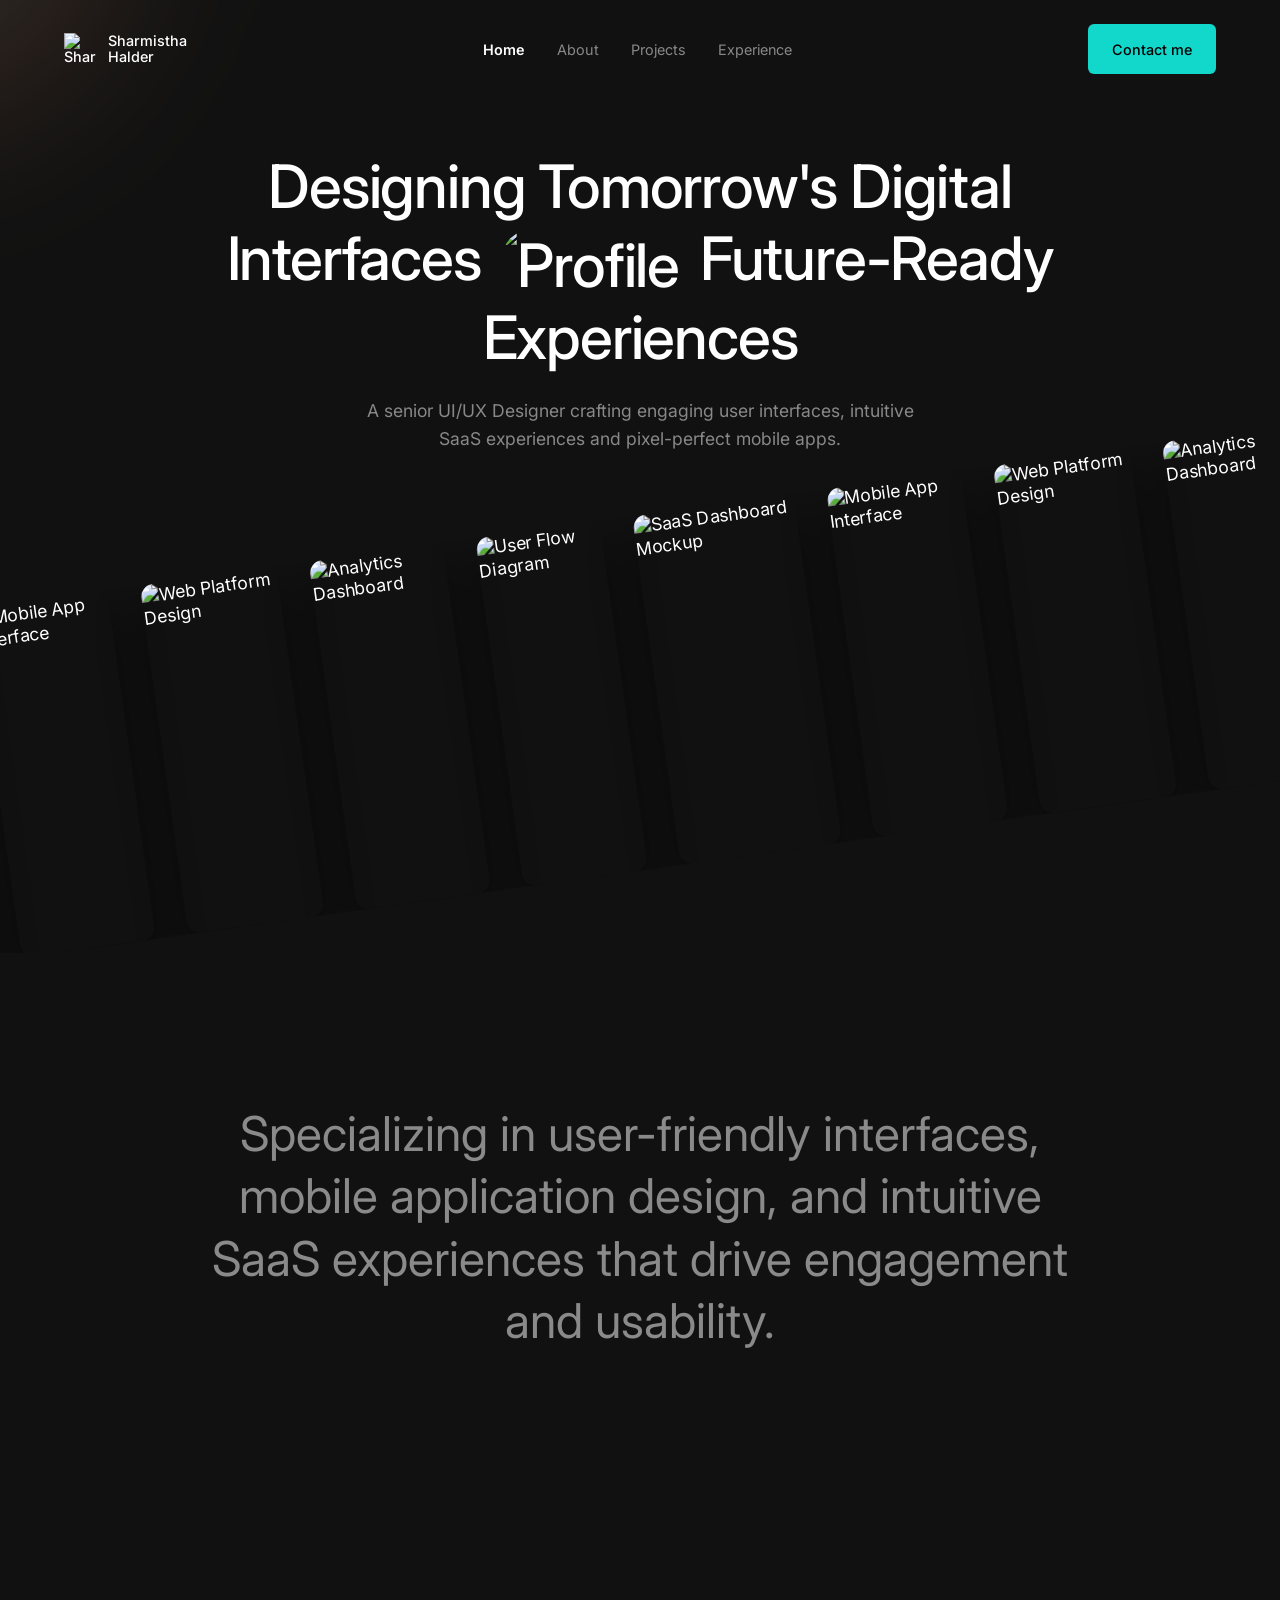
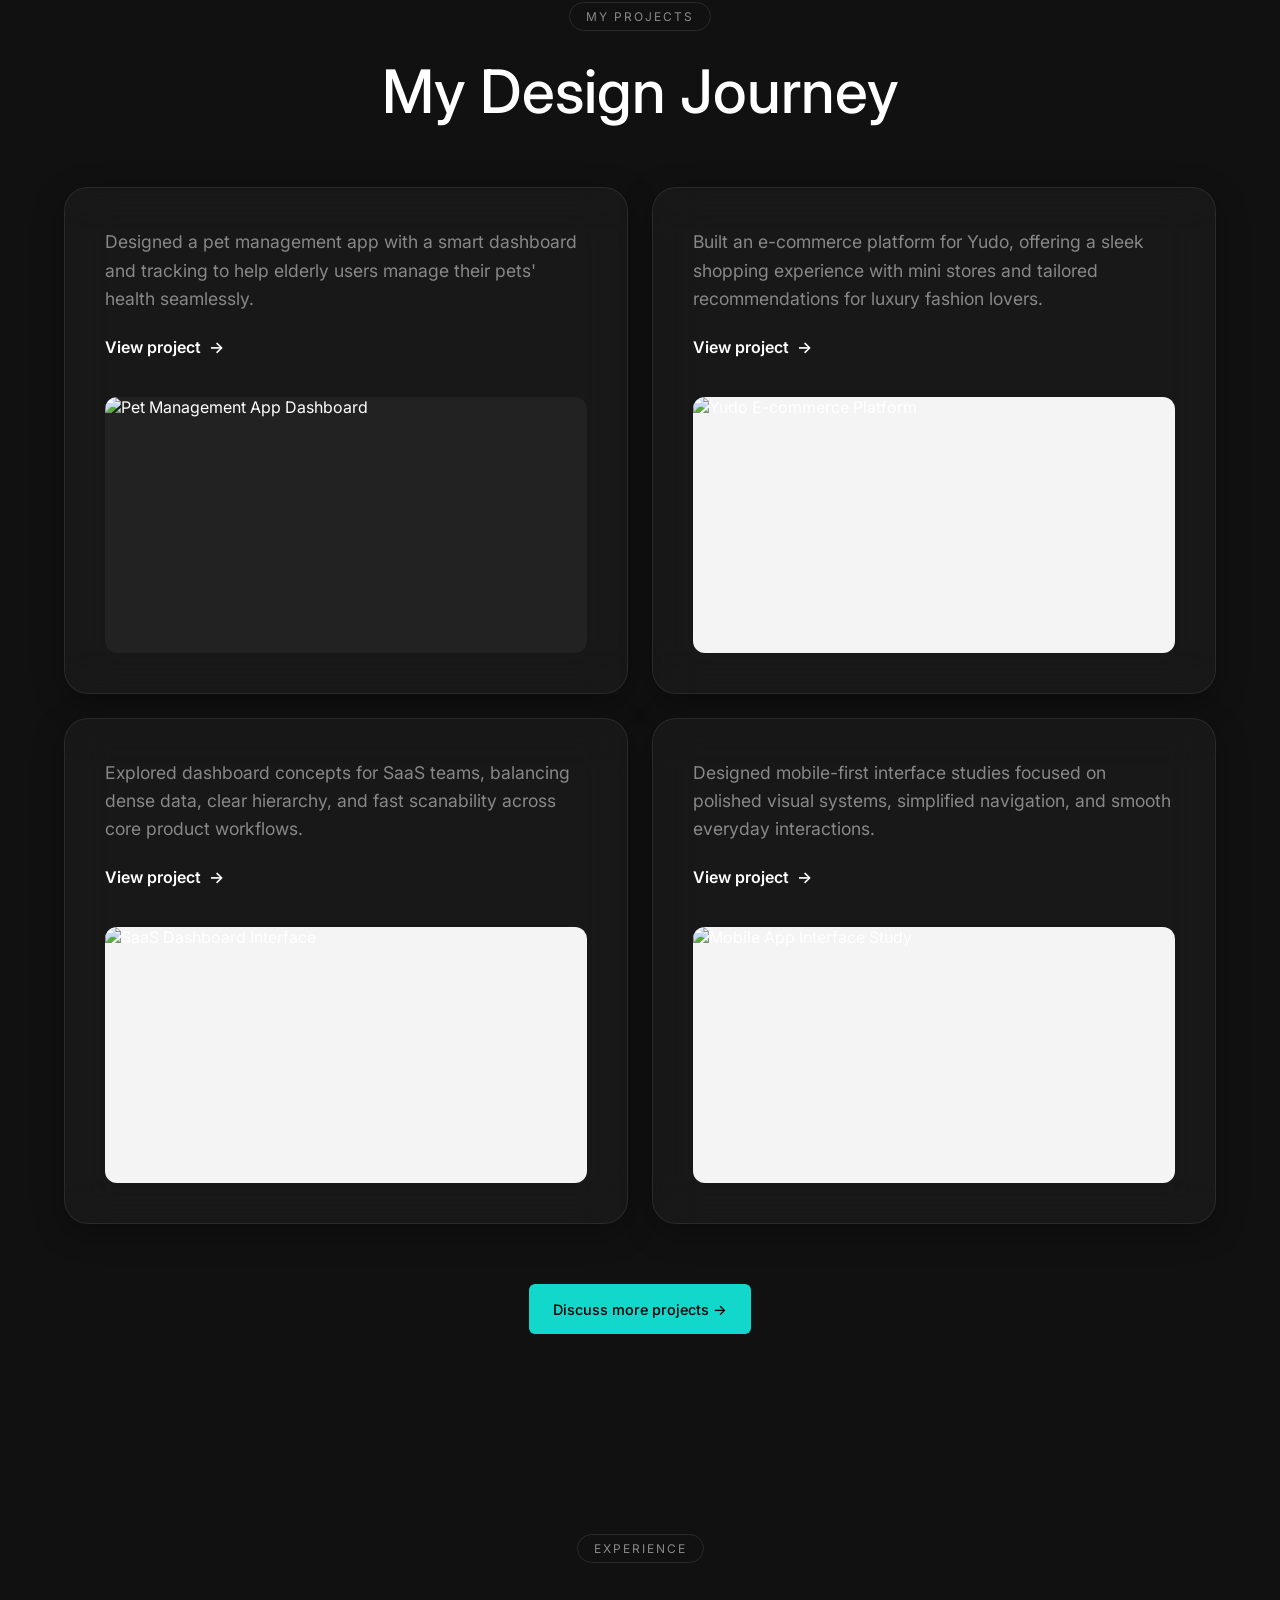
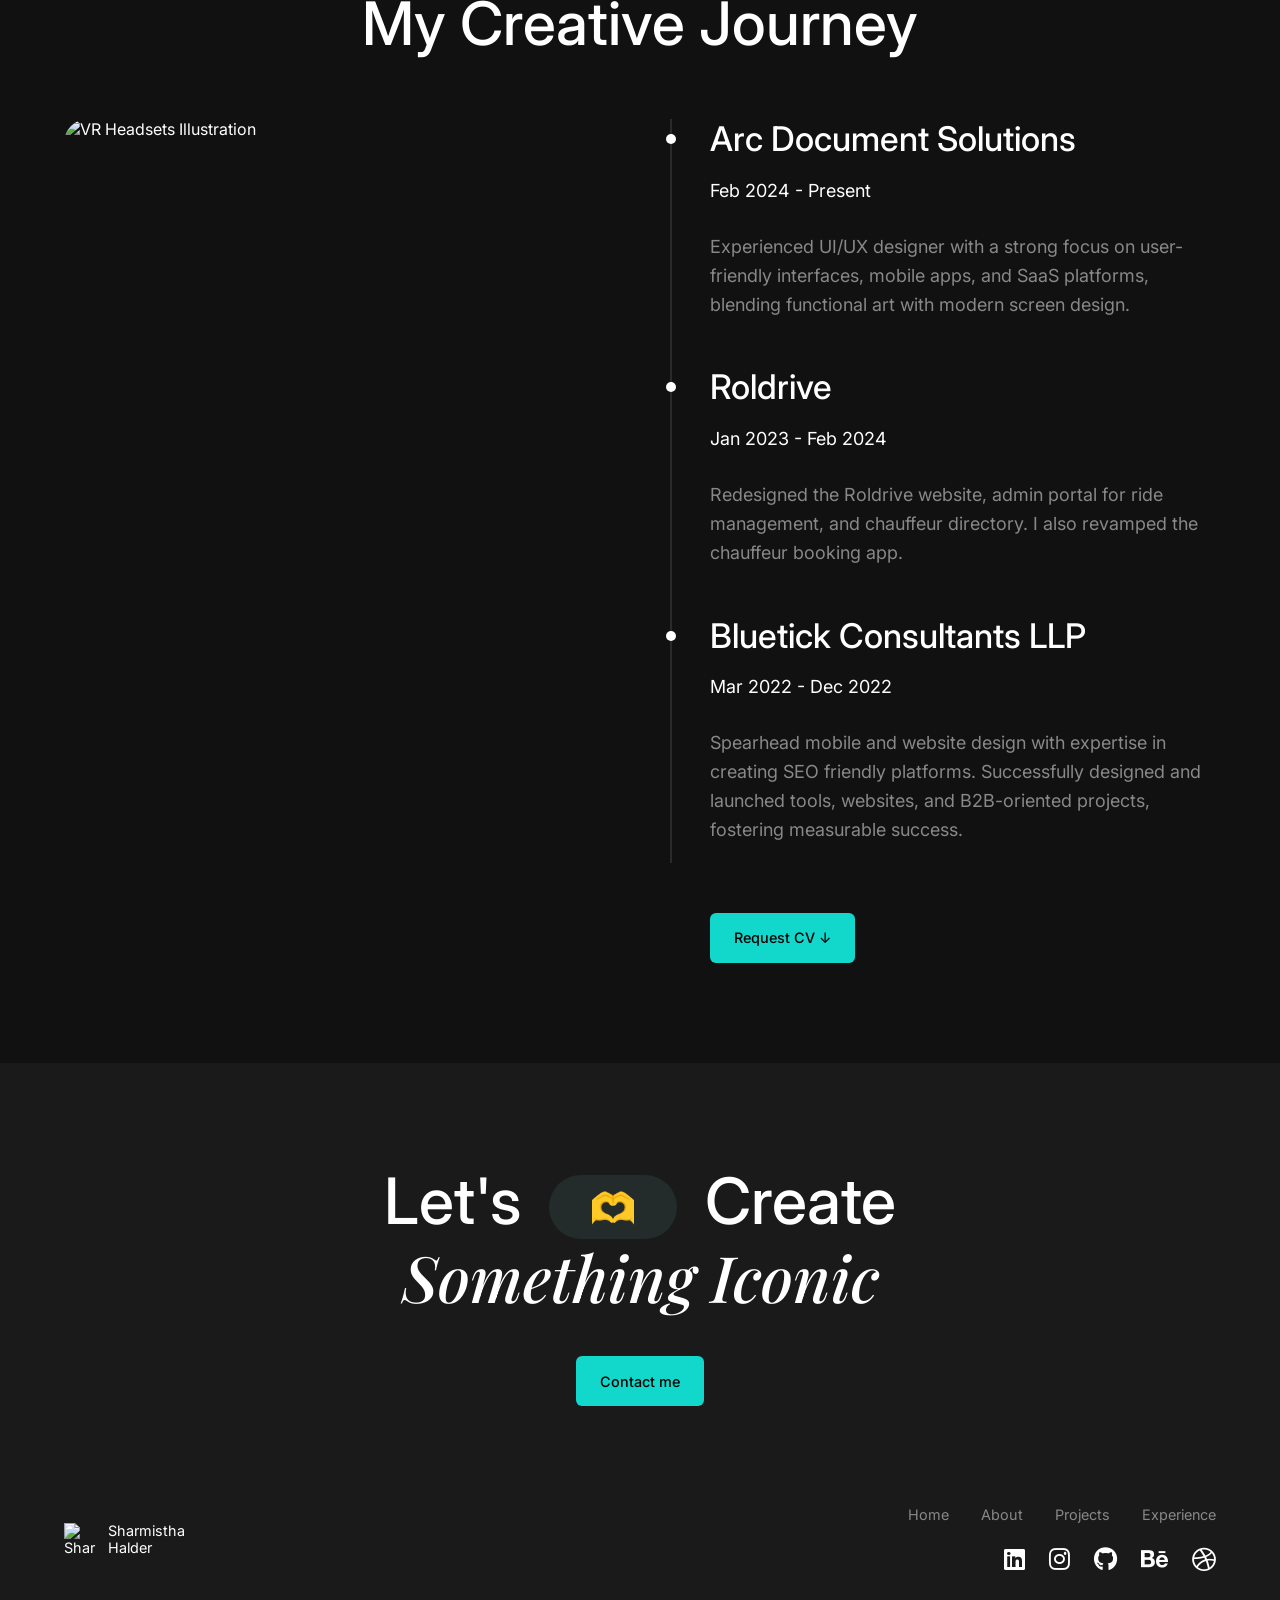
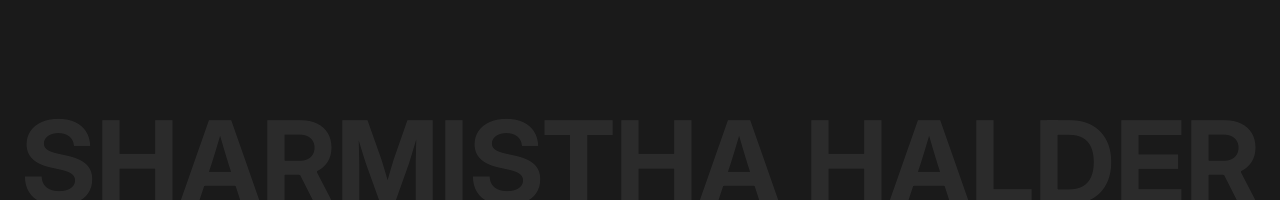
==== index.html @ 753134a9 "Add files via upload" ====
<!DOCTYPE html>
<html lang="en">

<head>
  <meta charset="UTF-8">
  <meta name="viewport" content="width=device-width, initial-scale=1.0">
  <title>Sharmistha Halder - UI/UX Portfolio</title>
  <link rel="preconnect" href="https://fonts.googleapis.com">
  <link rel="preconnect" href="https://fonts.gstatic.com" crossorigin>
  <link
    href="https://fonts.googleapis.com/css2?family=Inter:wght@300;400;500;600;700&family=Playfair+Display:ital,wght@1,500;1,600&display=swap"
    rel="stylesheet">
  <link rel="stylesheet" href="style.css">
  <link rel="stylesheet" href="https://cdnjs.cloudflare.com/ajax/libs/font-awesome/6.4.0/css/all.min.css">

  <!-- SEO & Social Meta Tags -->
  <meta name="description"
    content="Portfolio of Sharmistha Halder, a Senior UI/UX Designer crafting engaging user interfaces, intuitive SaaS experiences and pixel-perfect mobile apps.">
  <meta property="og:title" content="Sharmistha Halder - UI/UX Portfolio">
  <meta property="og:description"
    content="A senior UI/UX Designer crafting engaging user interfaces, intuitive SaaS experiences and pixel-perfect mobile apps.">
  <meta property="og:type" content="website">
  <meta name="twitter:card" content="summary_large_image">
</head>

<body>
  <!-- Custom Mouse Follower -->
  <div class="cursor-follower" id="cursor"></div>

  <!-- Navigation -->
  <nav class="navbar">
    <div class="logo">
      <img src="./assets/logo emblem.svg" alt="Sharmistha Halder Logo" class="logo-icon">
      <span>Sharmistha<br>Halder</span>
    </div>
    <div class="nav-links" id="nav-links">
      <a href="#home" class="nav-link active">Home</a>
      <a href="#about" class="nav-link">About</a>
      <a href="#projects" class="nav-link">Projects</a>
      <a href="#experience" class="nav-link">Experience</a>
    </div>
    <div class="nav-actions">
      <button type="button" class="btn-primary" onclick="toggleModal(true)">Contact me</button>
      <div class="hamburger" id="hamburger">
        <span></span>
        <span></span>
        <span></span>
      </div>
    </div>
  </nav>

  <main>
    <!-- Hero Section -->
    <header class="hero" id="home">
      <div class="hero-content">
        <h1 class="hero-title">
          Designing Tomorrow's Digital<br>
          Interfaces <img src="./assets/me.svg" alt="Profile" class="inline-portrait">
          Future-Ready<br>
          Experiences
        </h1>
        <p class="hero-subtitle">
          A senior UI/UX Designer crafting engaging user interfaces, intuitive<br>
          SaaS experiences and pixel-perfect mobile apps.
        </p>
      </div>

      <!-- Auto-scrolling Tilted Banners -->
      <div class="banner-container">
        <div class="banner-track">
          <img src="./assets/hero_mockup_1_1776614011000.png" alt="SaaS Dashboard Mockup" class="banner-img">
          <img src="./assets/mockup 2.png" alt="Mobile App Interface" class="banner-img">
          <img src="./assets/mockup 3.png" alt="Web Platform Design" class="banner-img">
          <img src="./assets/mockup 4.png" alt="Analytics Dashboard" class="banner-img">
          <img src="./assets/mockup 5.png" alt="User Flow Diagram" class="banner-img">
          <!-- Duplicate for infinite scroll -->
          <img src="./assets/hero_mockup_1_1776614011000.png" alt="SaaS Dashboard Mockup" class="banner-img">
          <img src="./assets/mockup 2.png" alt="Mobile App Interface" class="banner-img">
          <img src="./assets/mockup 3.png" alt="Web Platform Design" class="banner-img">
          <img src="./assets/mockup 4.png" alt="Analytics Dashboard" class="banner-img">
          <img src="./assets/mockup 5.png" alt="User Flow Diagram" class="banner-img">
        </div>
      </div>
    </header>

    <!-- Intro / Highlight Text -->
    <section class="intro" id="about">
      <div class="intro-container">
        <p class="reveal-text" id="reveal-text">
          Specializing in user-friendly interfaces, mobile application design, and intuitive SaaS experiences that drive
          engagement and usability.
        </p>
      </div>
    </section>

    <!-- Projects Section -->
    <section class="projects-section" id="projects">
      <div class="section-badge">MY PROJECTS</div>
      <h2 class="section-title">My Design Journey</h2>

      <div class="projects-grid">
        <!-- Project 1 -->
        <div class="project-card">
          <div class="card-content">
            <p class="project-desc">Designed a pet management app with a smart dashboard and tracking to help elderly
              users manage their pets' health seamlessly.</p>
            <a href="./assets/project_1_1776614080091.png" class="view-project" target="_blank"
              rel="noopener noreferrer">View project <span class="arrow">→</span></a>
          </div>
          <div class="card-image-wrapper">
            <img src="./assets/project_1_1776614080091.png" alt="Pet Management App Dashboard" class="card-img"
              loading="lazy">
          </div>
        </div>
        <!-- Project 2 -->
        <div class="project-card">
          <div class="card-content">
            <p class="project-desc">Built an e-commerce platform for Yudo, offering a sleek shopping experience with
              mini
              stores and tailored recommendations for luxury fashion lovers.</p>
            <a href="./assets/project_2_1776614098736.png" class="view-project" target="_blank"
              rel="noopener noreferrer">View project <span class="arrow">→</span></a>
          </div>
          <div class="card-image-wrapper blank-image">
            <img src="./assets/project_2_1776614098736.png" alt="Yudo E-commerce Platform" class="card-img"
              loading="lazy">
          </div>
        </div>
        <!-- Project 3 -->
        <div class="project-card">
          <div class="card-content">
            <p class="project-desc">Explored dashboard concepts for SaaS teams, balancing dense data, clear hierarchy,
              and fast scanability across core product workflows.</p>
            <a href="./assets/hero_mockup_2_1776614028704.png" class="view-project" target="_blank"
              rel="noopener noreferrer">View project <span class="arrow">→</span></a>
          </div>
          <div class="card-image-wrapper blank-image">
            <img src="./assets/hero_mockup_2_1776614028704.png" alt="SaaS Dashboard Interface" class="card-img"
              loading="lazy">
          </div>
        </div>
        <!-- Project 4 -->
        <div class="project-card">
          <div class="card-content">
            <p class="project-desc">Designed mobile-first interface studies focused on polished visual systems,
              simplified navigation, and smooth everyday interactions.</p>
            <a href="./assets/hero_mockup_3_1776614045417.png" class="view-project" target="_blank"
              rel="noopener noreferrer">View project <span class="arrow">→</span></a>
          </div>
          <div class="card-image-wrapper blank-image">
            <img src="./assets/hero_mockup_3_1776614045417.png" alt="Mobile App Interface Study" class="card-img"
              loading="lazy">
          </div>
        </div>
      </div>

      <div class="more-projects">
        <button type="button" class="btn-primary" onclick="toggleModal(true)">Discuss more projects →</button>
      </div>
    </section>

    <!-- Journey / Experience Section -->
    <section class="journey-section" id="experience">
      <div class="section-badge">EXPERIENCE</div>
      <h2 class="section-title">My Creative Journey</h2>

      <div class="journey-content">
        <div class="journey-image">
          <img src="./assets/vr_headsets_1776614114603.png" alt="VR Headsets Illustration" loading="lazy">
        </div>
        <div class="journey-timeline">
          <!-- Experience 1 -->
          <div class="timeline-item">
            <div class="timeline-dot"></div>
            <h3 class="timeline-title">Arc Document Solutions</h3>
            <span class="timeline-date">Feb 2024 - Present</span>
            <p class="timeline-desc">Experienced UI/UX designer with a strong focus on user-friendly interfaces, mobile
              apps, and SaaS platforms, blending functional art with modern screen design.</p>
          </div>
          <!-- Experience 2 -->
          <div class="timeline-item">
            <div class="timeline-dot"></div>
            <h3 class="timeline-title">Roldrive</h3>
            <span class="timeline-date">Jan 2023 - Feb 2024</span>
            <p class="timeline-desc">Redesigned the Roldrive website, admin portal for ride management, and chauffeur
              directory. I also revamped the chauffeur booking app.</p>
          </div>
          <!-- Experience 3 -->
          <div class="timeline-item">
            <div class="timeline-dot"></div>
            <h3 class="timeline-title">Bluetick Consultants LLP</h3>
            <span class="timeline-date">Mar 2022 - Dec 2022</span>
            <p class="timeline-desc">Spearhead mobile and website design with expertise in creating SEO friendly
              platforms. Successfully designed and launched tools, websites, and B2B-oriented projects, fostering
              measurable success.</p>
          </div>

          <button type="button" class="btn-primary download-cv" onclick="toggleModal(true)">Request CV ↓</button>
        </div>
      </div>
    </section>
  </main>

  <!-- Footer -->
  <footer class="site-footer">
    <div class="footer-cta">
      <h2>
        Let's <span class="footer-emoji">🫶</span> Create<br>
        <span class="italic-serif">Something Iconic</span>
      </h2>
      <button type="button" class="btn-primary" onclick="toggleModal(true)">Contact me</button>
    </div>

    <div class="footer-bottom">
      <div class="logo">
        <img src="./assets/logo emblem.svg" alt="Sharmistha Halder Logo" class="logo-icon">
        <span>Sharmistha<br>Halder</span>
      </div>
      <div class="footer-links">
        <div class="links-text">
          <a href="#home">Home</a>
          <a href="#about">About</a>
          <a href="#projects">Projects</a>
          <a href="#experience">Experience</a>
        </div>
        <div class="social-icons">
          <button type="button" class="social-link" onclick="toggleModal(true)" aria-label="Ask for LinkedIn profile">
            <i class="fa-brands fa-linkedin" aria-hidden="true"></i>
          </button>
          <button type="button" class="social-link" onclick="toggleModal(true)" aria-label="Ask for Instagram profile">
            <i class="fa-brands fa-instagram" aria-hidden="true"></i>
          </button>
          <button type="button" class="social-link" onclick="toggleModal(true)" aria-label="Ask for GitHub profile">
            <i class="fa-brands fa-github" aria-hidden="true"></i>
          </button>
          <button type="button" class="social-link" onclick="toggleModal(true)" aria-label="Ask for Behance profile">
            <i class="fa-brands fa-behance" aria-hidden="true"></i>
          </button>
          <button type="button" class="social-link" onclick="toggleModal(true)" aria-label="Ask for Dribbble profile">
            <i class="fa-brands fa-dribbble" aria-hidden="true"></i>
          </button>
        </div>
      </div>
    </div>

    <h1 class="huge-name">SHARMISTHA HALDER</h1>
  </footer>

  <!-- Contact Modal / Bottom Sheet -->
  <div class="modal-overlay" id="modal-overlay" role="dialog" aria-modal="true" aria-labelledby="contact-title"
    aria-describedby="contact-description" onclick="toggleModal(false)">
    <div class="modal-content" onclick="event.stopPropagation()">
      <button type="button" class="close-btn" onclick="toggleModal(false)" aria-label="Close contact form">×</button>
      <h2 id="contact-title">Get in Touch</h2>
      <p id="contact-description">Fill out the form below to discuss your next project.</p>
      <form class="contact-form" id="contact-form">
        <div class="form-group">
          <label for="contact-name">Name</label>
          <input id="contact-name" name="name" type="text" placeholder="John Doe" required>
        </div>
        <div class="form-group">
          <label for="contact-email">Email</label>
          <input id="contact-email" name="email" type="email" placeholder="john@example.com" required>
        </div>
        <div class="form-group">
          <label for="contact-message">Message</label>
          <textarea id="contact-message" name="message" rows="4" placeholder="How can I help you?" required></textarea>
        </div>
        <p class="form-status" id="form-status" role="status" aria-live="polite" hidden></p>
        <button type="submit" class="btn-primary w-full">Send Message</button>
      </form>
    </div>
  </div>

  <script src="script.js" defer></script>
</body>

</html>
---- style.css ----
:root {
  --bg-color: #111111;
  --text-primary: #ffffff;
  --text-secondary: #888888;
  --text-muted: #555555;
  --accent: #12D8CC;
  --accent-hover: #00b8cc;
  --card-bg: #1a1a1a;
  --border: #2a2a2a; }

* {
  margin: 0;
  padding: 0;
  box-sizing: border-box; }

html {
  scroll-behavior: smooth; }

body {
  background-color: var(--bg-color);
  color: var(--text-primary);
  font-family: 'Inter', sans-serif;
  overflow-x: hidden;
  position: relative; }

section, header, footer {
  position: relative;
  z-index: 1; }

/* Typography */
h1, h2, h3, h4, h5, h6 {
  font-weight: 500;
  line-height: 1.2; }

a {
  text-decoration: none;
  color: inherit;
  transition: color 0.3s; }

button, input, textarea {
  font: inherit; }

a:focus-visible, button:focus-visible, input:focus-visible, textarea:focus-visible {
  outline: 2px solid var(--accent);
  outline-offset: 4px; }

/* Custom Cursor Follower */
.cursor-follower {
  position: fixed;
  top: 0;
  left: 0;
  width: 500px;
  height: 500px;
  background: radial-gradient(circle at 30% 30%, rgba(0, 229, 255, 0.15), rgba(255, 150, 100, 0.15), transparent 60%);
  border-radius: 50%;
  pointer-events: none;
  transform: translate(-50%, -50%);
  z-index: 0;
  filter: blur(70px);
  will-change: left, top;
  mix-blend-mode: screen; }

/* Components */
.btn-primary {
  background-color: var(--accent);
  color: #000;
  border: none;
  height: clamp(44px, 5vw, 50px);
  padding: 0 clamp(16px, 3vw, 24px);
  display: inline-flex;
  align-items: center;
  justify-content: center;
  border-radius: 6px;
  font-weight: 500;
  font-size: clamp(0.85rem, 1.5vw, 0.9rem);
  cursor: pointer;
  transition: background-color 0.3s, transform 0.2s; }
  .btn-primary:hover {
    background-color: var(--accent-hover);
    transform: translateY(-2px); }

.w-full {
  width: 100%; }

/* Navbar */
.navbar {
  display: flex;
  justify-content: space-between;
  align-items: center;
  padding: 24px 5%;
  position: absolute;
  top: 0;
  left: 0;
  width: 100%;
  z-index: 100; }
  .navbar .logo {
    display: flex;
    align-items: center;
    gap: 12px;
    font-size: 0.9rem;
    font-weight: 500;
    line-height: 1.1;
    z-index: 102; }
    .navbar .logo .logo-icon {
      width: 32px;
      height: 32px;
      object-fit: contain;
      mix-blend-mode: screen; }
  .navbar .nav-links {
    display: flex;
    gap: 32px;
    font-size: 0.9rem;
    color: var(--text-secondary); }
    .navbar .nav-links a {
      transition: color 0.3s; }
      .navbar .nav-links a:hover, .navbar .nav-links a.active {
        color: var(--text-primary); }
      .navbar .nav-links a.active {
        font-weight: 600; }
  .navbar .nav-actions {
    display: flex;
    align-items: center;
    gap: 16px;
    z-index: 102; }
  .navbar .hamburger {
    display: none;
    flex-direction: column;
    justify-content: space-between;
    width: 30px;
    height: 20px;
    cursor: pointer; }
    .navbar .hamburger span {
      display: block;
      width: 100%;
      height: 2px;
      background-color: var(--text-primary);
      border-radius: 2px;
      transition: all 0.3s ease-in-out;
      transform-origin: left center; }
    .navbar .hamburger.active span:nth-child(1) {
      transform: rotate(45deg);
      width: 105%; }
    .navbar .hamburger.active span:nth-child(2) {
      opacity: 0;
      width: 0; }
    .navbar .hamburger.active span:nth-child(3) {
      transform: rotate(-45deg);
      width: 105%; }

/* Hero Section */
.hero {
  padding-top: 150px;
  padding-bottom: 100px;
  min-height: 100vh;
  display: flex;
  flex-direction: column;
  justify-content: center;
  position: relative;
  overflow: hidden;
  /* Auto Scrolling Tilted Banners */ }
  .hero .hero-content {
    text-align: center;
    padding: 0 20px;
    z-index: 10; }
  .hero .hero-title {
    font-size: clamp(2.5rem, 5vw + 1rem, 60px);
    letter-spacing: -0.02em;
    margin-bottom: 24px;
    display: inline-block; }
    .hero .hero-title .inline-portrait {
      width: clamp(48px, 6vw, 94px);
      height: clamp(24px, 3.5vw, 50px);
      border-radius: 32px;
      object-fit: cover;
      vertical-align: middle;
      margin: 0 clamp(4px, 1vw, 8px); }
  .hero .hero-subtitle {
    font-size: 1.1rem;
    color: var(--text-secondary);
    line-height: 1.6;
    max-width: 600px;
    margin: 0 auto; }
  .hero .banner-container {
    margin-top: 80px;
    transform: rotate(-8deg) scale(1.1);
    width: 120%;
    margin-left: -10%;
    display: flex;
    overflow: hidden; }
  .hero .banner-track {
    display: flex;
    gap: 30px;
    animation: scrollBanner 15s linear infinite; }
    .hero .banner-track .banner-img {
      height: clamp(200px, 25vw, 350px);
      object-fit: contain;
      border-radius: 12px;
      box-shadow: 0 20px 40px rgba(0, 0, 0, 0.5); }

@keyframes scrollBanner {
  0% {
    transform: translateX(0); }
  100% {
    transform: translateX(-50%); } }

/* Intro Text Transition Section */
.intro {
  padding: 150px 5%;
  display: flex;
  justify-content: center;
  align-items: center;
  min-height: 60vh; }
  .intro .intro-container {
    max-width: 900px;
    text-align: center; }
  .intro .reveal-text {
    font-size: clamp(1.8rem, 4vw, 3rem);
    line-height: 1.3;
    font-weight: 400; }
    .intro .reveal-text .word {
      color: #8A8A8A;
      transition: color 0.4s ease-out; }
      .intro .reveal-text .word.active {
        color: #ffffff; }

/* Reusable Section Styles */
.section-badge {
  font-size: 0.75rem;
  letter-spacing: 2px;
  text-transform: uppercase;
  color: var(--text-secondary);
  border: 1px solid var(--border);
  padding: 6px 16px;
  border-radius: 20px;
  display: inline-block;
  margin-bottom: 24px; }

.section-title {
  font-size: clamp(36px, 5vw, 60px);
  margin-bottom: clamp(40px, 5vw, 60px); }

/* Projects Section */
.projects-section {
  padding: 100px 5%;
  text-align: center; }
  .projects-section .projects-grid {
    display: grid;
    grid-template-columns: repeat(2, 1fr);
    gap: 24px;
    text-align: left;
    margin-bottom: 60px; }
  .projects-section .project-card {
    background: rgba(255, 255, 255, 0.03);
    backdrop-filter: blur(24px);
    -webkit-backdrop-filter: blur(24px);
    border: 1px solid rgba(255, 255, 255, 0.08);
    box-shadow: 0 8px 32px 0 rgba(0, 0, 0, 0.3);
    border-radius: 24px;
    padding: 40px;
    display: flex;
    flex-direction: column;
    justify-content: space-between;
    transition: transform 0.3s, border-color 0.3s, background 0.3s; }
    .projects-section .project-card:hover {
      transform: translateY(-5px);
      background: rgba(255, 255, 255, 0.06);
      border-color: rgba(255, 255, 255, 0.15); }
    .projects-section .project-card .card-content {
      margin-bottom: 40px; }
    .projects-section .project-card .project-desc {
      font-size: 1.1rem;
      color: var(--text-secondary);
      line-height: 1.6;
      margin-bottom: 24px; }
    .projects-section .project-card .view-project {
      font-weight: 600;
      color: var(--text-primary);
      display: inline-flex;
      align-items: center;
      gap: 8px; }
      .projects-section .project-card .view-project .arrow {
        transition: transform 0.3s; }
      .projects-section .project-card .view-project:hover .arrow {
        transform: translateX(4px); }
    .projects-section .project-card .card-image-wrapper {
      width: 100%;
      height: clamp(200px, 20vw, 300px);
      border-radius: 12px;
      overflow: hidden;
      display: flex;
      justify-content: center;
      align-items: center;
      background: #222; }
      .projects-section .project-card .card-image-wrapper.blank-image {
        background: #f4f4f4;
        /* For light placeholders */ }
      .projects-section .project-card .card-image-wrapper .card-img {
        width: 100%;
        height: 100%;
        object-fit: cover; }

/* Journey Section */
.journey-section {
  padding: 100px 5%;
  text-align: center; }
  .journey-section .journey-content {
    display: grid;
    grid-template-columns: 1fr 1fr;
    gap: 60px;
    align-items: flex-start;
    text-align: left; }
  .journey-section .journey-image {
    position: sticky;
    top: 100px;
    height: clamp(200px, 25vw, 350px);
    overflow: hidden;
    border-radius: 24px; }
    .journey-section .journey-image img {
      width: 100%;
      height: 100%;
      object-fit: cover; }
  .journey-section .journey-timeline {
    position: relative;
    padding-left: 40px; }
    .journey-section .journey-timeline::before {
      content: '';
      position: absolute;
      left: 0;
      top: 0;
      bottom: 100px;
      width: 2px;
      background: var(--border); }
    .journey-section .journey-timeline .timeline-item {
      position: relative;
      margin-bottom: 48px; }
      .journey-section .journey-timeline .timeline-item .timeline-dot {
        position: absolute;
        left: -39px;
        top: 20px;
        width: 10px;
        height: 10px;
        background: var(--text-primary);
        border-radius: 50%;
        transform: translate(-50%, -50%); }
      .journey-section .journey-timeline .timeline-item .timeline-title {
        font-size: clamp(24px, 3vw, 34px);
        margin-bottom: clamp(12px, 2vw, 20px); }
      .journey-section .journey-timeline .timeline-item .timeline-date {
        font-size: clamp(15px, 2vw, 18px);
        color: var(--text-primary);
        display: block;
        margin-bottom: clamp(20px, 3vw, 32px); }
      .journey-section .journey-timeline .timeline-item .timeline-desc {
        color: var(--text-secondary);
        line-height: 1.6;
        font-size: clamp(15px, 2vw, 18px); }
    .journey-section .journey-timeline .download-cv {
      background: var(--accent);
      color: #000;
      margin-top: 20px; }

/* Footer */
.site-footer {
  padding: 100px 5% calc(40px + 10vw);
  background: var(--card-bg);
  position: relative;
  overflow: hidden; }
  .site-footer .footer-cta {
    text-align: center;
    margin-bottom: 100px; }
    .site-footer .footer-cta h2 {
      font-size: clamp(2.5rem, 6vw, 4rem);
      margin-bottom: 40px; }
      .site-footer .footer-cta h2 .footer-emoji {
        display: inline-flex;
        align-items: center;
        justify-content: center;
        width: clamp(80px, 10vw, 150px);
        height: clamp(40px, 5vw, 70px);
        border-radius: clamp(40px, 5vw, 70px);
        background: #232B2B;
        font-size: clamp(24px, 3vw, 40px);
        vertical-align: middle;
        margin: 0 clamp(8px, 1vw, 16px); }
      .site-footer .footer-cta h2 .italic-serif {
        font-family: 'Playfair Display', serif;
        font-style: italic;
        font-weight: 500;
        display: block; }
  .site-footer .footer-bottom {
    display: flex;
    justify-content: space-between;
    align-items: center;
    margin-bottom: 60px; }
    .site-footer .footer-bottom .logo {
      display: flex;
      align-items: center;
      gap: 12px;
      font-size: 0.9rem; }
      .site-footer .footer-bottom .logo .logo-icon {
        width: 32px;
        height: 32px; }
    .site-footer .footer-bottom .footer-links {
      display: flex;
      flex-direction: column;
      align-items: flex-end;
      gap: 24px; }
      .site-footer .footer-bottom .footer-links .links-text {
        display: flex;
        gap: 32px;
        font-size: 0.9rem;
        color: var(--text-secondary); }
      .site-footer .footer-bottom .footer-links .social-icons {
        display: flex;
        gap: 24px;
        font-size: 1.5rem; }
        .site-footer .footer-bottom .footer-links .social-icons .social-link {
          background: none;
          border: 0;
          color: inherit;
          cursor: pointer;
          font-size: inherit;
          line-height: 1;
          padding: 0;
          transition: color 0.3s, transform 0.2s; }
          .site-footer .footer-bottom .footer-links .social-icons .social-link:hover {
            color: var(--accent);
            transform: translateY(-2px); }
  .site-footer .huge-name {
    font-size: 9vw;
    text-align: center;
    font-weight: 700;
    color: rgba(255, 255, 255, 0.08);
    line-height: 0.75;
    position: absolute;
    bottom: -5px;
    left: 0;
    width: 100%;
    white-space: nowrap; }

/* Modal / Bottom Sheet */
.modal-overlay {
  position: fixed;
  top: 0;
  left: 0;
  width: 100%;
  height: 100%;
  background: rgba(0, 0, 0, 0.8);
  backdrop-filter: blur(5px);
  z-index: 1000;
  display: flex;
  justify-content: center;
  align-items: center;
  opacity: 0;
  pointer-events: none;
  transition: opacity 0.3s; }
  .modal-overlay.active {
    opacity: 1;
    pointer-events: all; }
  .modal-overlay .modal-content {
    background: var(--card-bg);
    border: 1px solid var(--border);
    padding: 40px;
    border-radius: 16px;
    width: 90%;
    max-width: 500px;
    position: relative;
    transform: translateY(20px);
    transition: transform 0.3s; }
    .modal-overlay .modal-content .close-btn {
      position: absolute;
      top: 20px;
      right: 20px;
      background: none;
      border: none;
      color: var(--text-primary);
      font-size: 1.5rem;
      cursor: pointer; }
    .modal-overlay .modal-content h2 {
      margin-bottom: 12px; }
    .modal-overlay .modal-content p {
      color: var(--text-secondary);
      margin-bottom: 30px;
      font-size: 0.9rem; }
    .modal-overlay .modal-content .form-status {
      color: var(--accent);
      margin-bottom: 20px;
      font-size: 0.9rem; }
    .modal-overlay .modal-content .form-group {
      margin-bottom: 20px; }
      .modal-overlay .modal-content .form-group label {
        display: block;
        margin-bottom: 8px;
        font-size: 0.85rem;
        color: var(--text-secondary); }
      .modal-overlay .modal-content .form-group input, .modal-overlay .modal-content .form-group textarea {
        width: 100%;
        padding: 12px;
        background: #111;
        border: 1px solid var(--border);
        border-radius: 8px;
        color: var(--text-primary);
        font-family: inherit; }
        .modal-overlay .modal-content .form-group input:focus, .modal-overlay .modal-content .form-group textarea:focus {
          outline: none;
          border-color: var(--accent); }
  .modal-overlay.active .modal-content {
    transform: translateY(0); }

/* Responsive Styles */
@media (max-width: 1024px) {
  .projects-section .projects-grid {
    grid-template-columns: 1fr; }
  .journey-section .journey-content {
    grid-template-columns: 1fr; } }

@media (max-width: 768px) {
  .hero .hero-title {
    font-size: 36px;
    letter-spacing: 0; }
  .section-title,
  .site-footer .footer-cta h2 {
    font-size: 32px; }
  .site-footer .footer-cta h2 {
    line-height: 1.2; }
    .site-footer .footer-cta h2 .footer-emoji {
      width: 56px;
      height: 32px;
      border-radius: 32px;
      font-size: 20px;
      margin: 0 6px; }
  .projects-section .project-card {
    padding: 24px; }
  .journey-section .journey-image {
    position: static;
    margin-bottom: 40px; }
  .navbar {
    padding: 16px 5%; }
    .navbar .btn-primary {
      height: 38px;
      padding: 0 12px;
      font-size: 0.78rem; }
    .navbar .hamburger {
      display: flex;
      width: 24px;
      height: 16px; }
    .navbar .nav-links {
      position: fixed;
      top: 0;
      left: 0;
      width: 100%;
      height: 100vh;
      background: rgba(17, 17, 17, 0.85);
      backdrop-filter: blur(24px);
      -webkit-backdrop-filter: blur(24px);
      flex-direction: column;
      justify-content: center;
      align-items: center;
      gap: 40px;
      font-size: 2rem;
      opacity: 0;
      pointer-events: none;
      transition: opacity 0.4s ease;
      z-index: 101;
      display: flex; }
      .navbar .nav-links.active {
        opacity: 1;
        pointer-events: all; }
  .intro {
    padding: 60px 5%; }
  .site-footer {
    padding-top: 60px; }
  .site-footer .footer-bottom {
    flex-direction: column;
    gap: 40px;
    align-items: center;
    text-align: center; }
    .site-footer .footer-bottom .footer-links {
      align-items: center; }
      .site-footer .footer-bottom .footer-links .links-text {
        flex-wrap: wrap;
        justify-content: center;
        gap: 16px; }
  /* Bottom sheet for mobile */
  .modal-overlay {
    align-items: flex-end; }
    .modal-overlay .modal-content {
      width: 100%;
      max-width: 100%;
      border-radius: 24px 24px 0 0;
      transform: translateY(100%); }
    .modal-overlay.active .modal-content {
      transform: translateY(0); } }
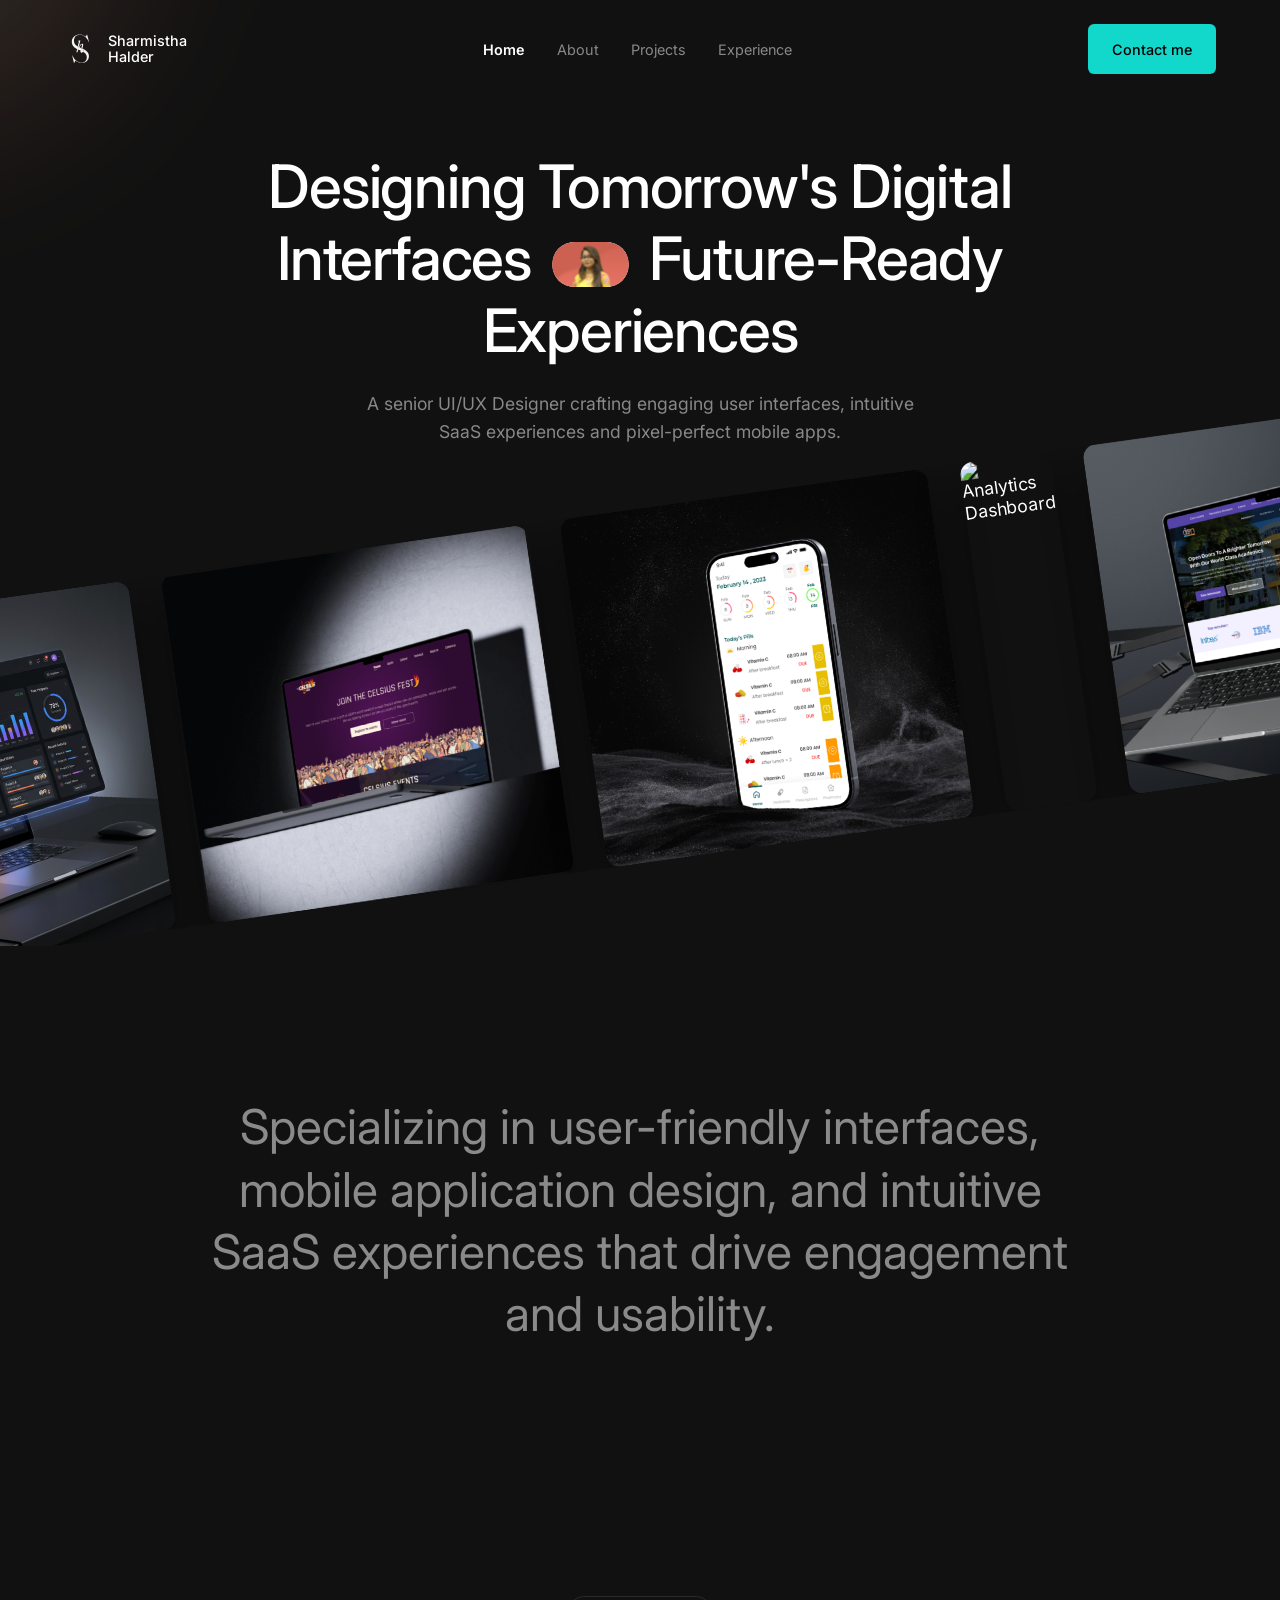
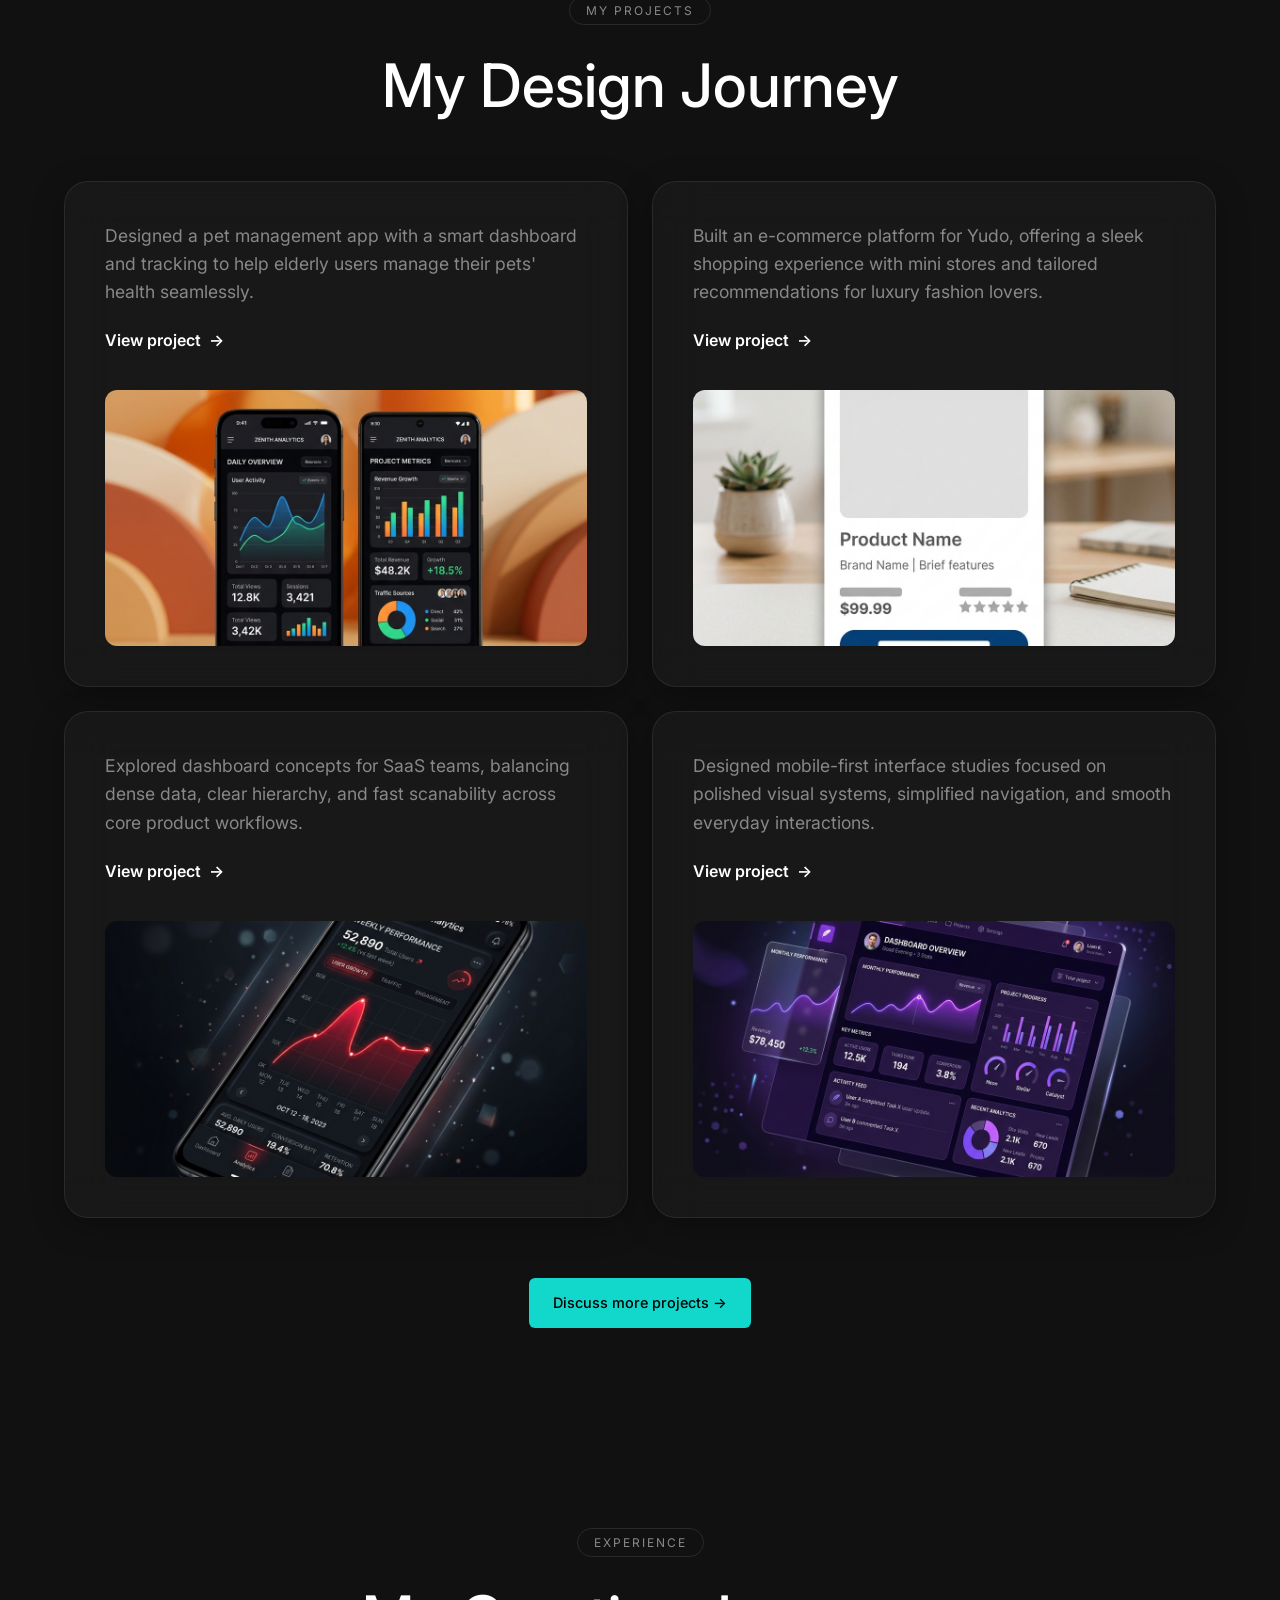
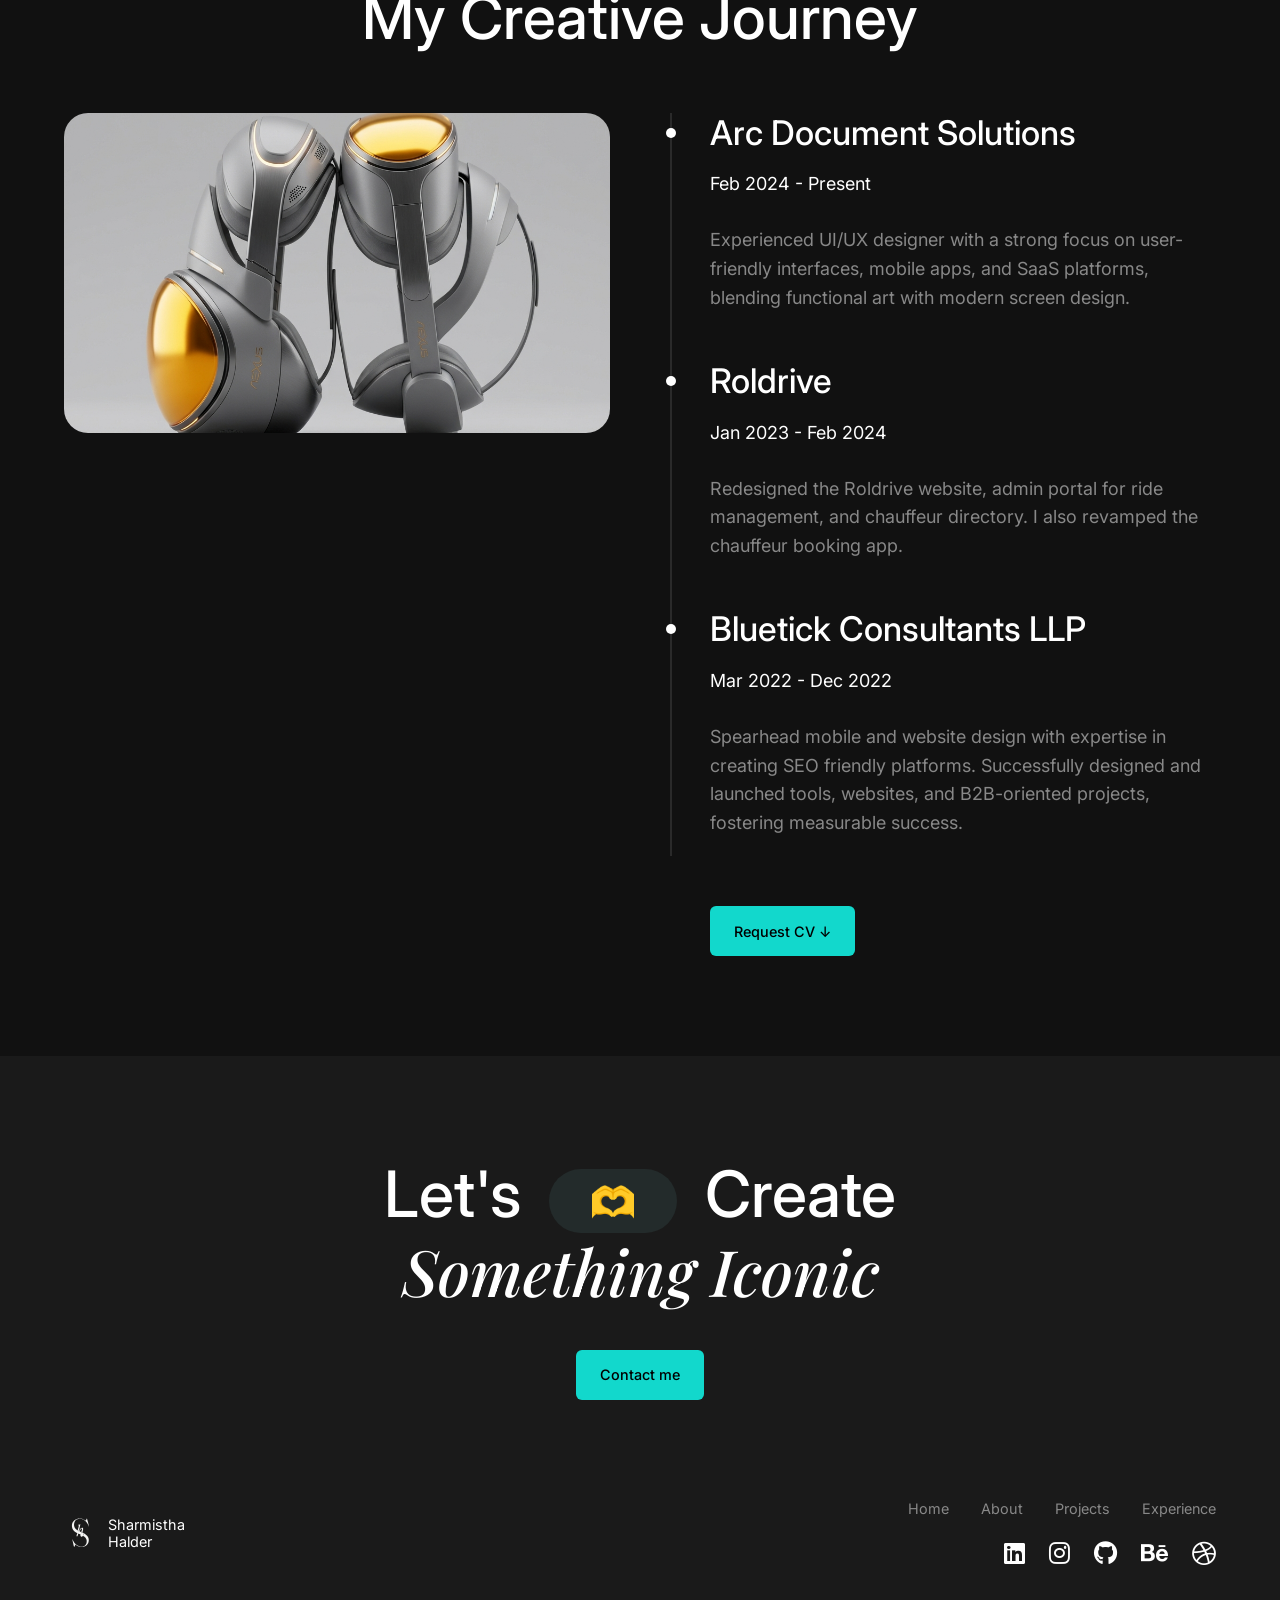
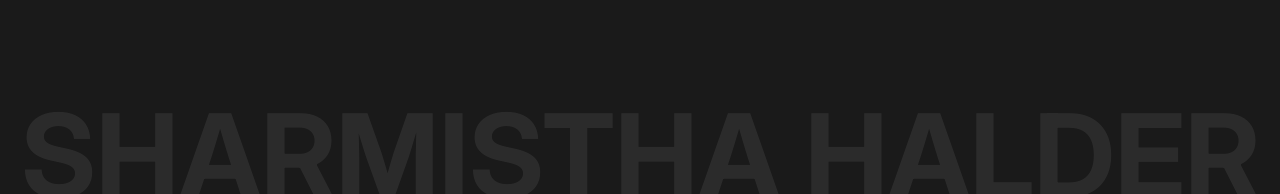
==== commit ac72bf13: "Add portfolio assets and Pages deployment" ====
--- a/index.html
+++ b/index.html
@@ -275,4 +275,4 @@
   <script src="script.js" defer></script>
 </body>
 
-</html>
+</html>
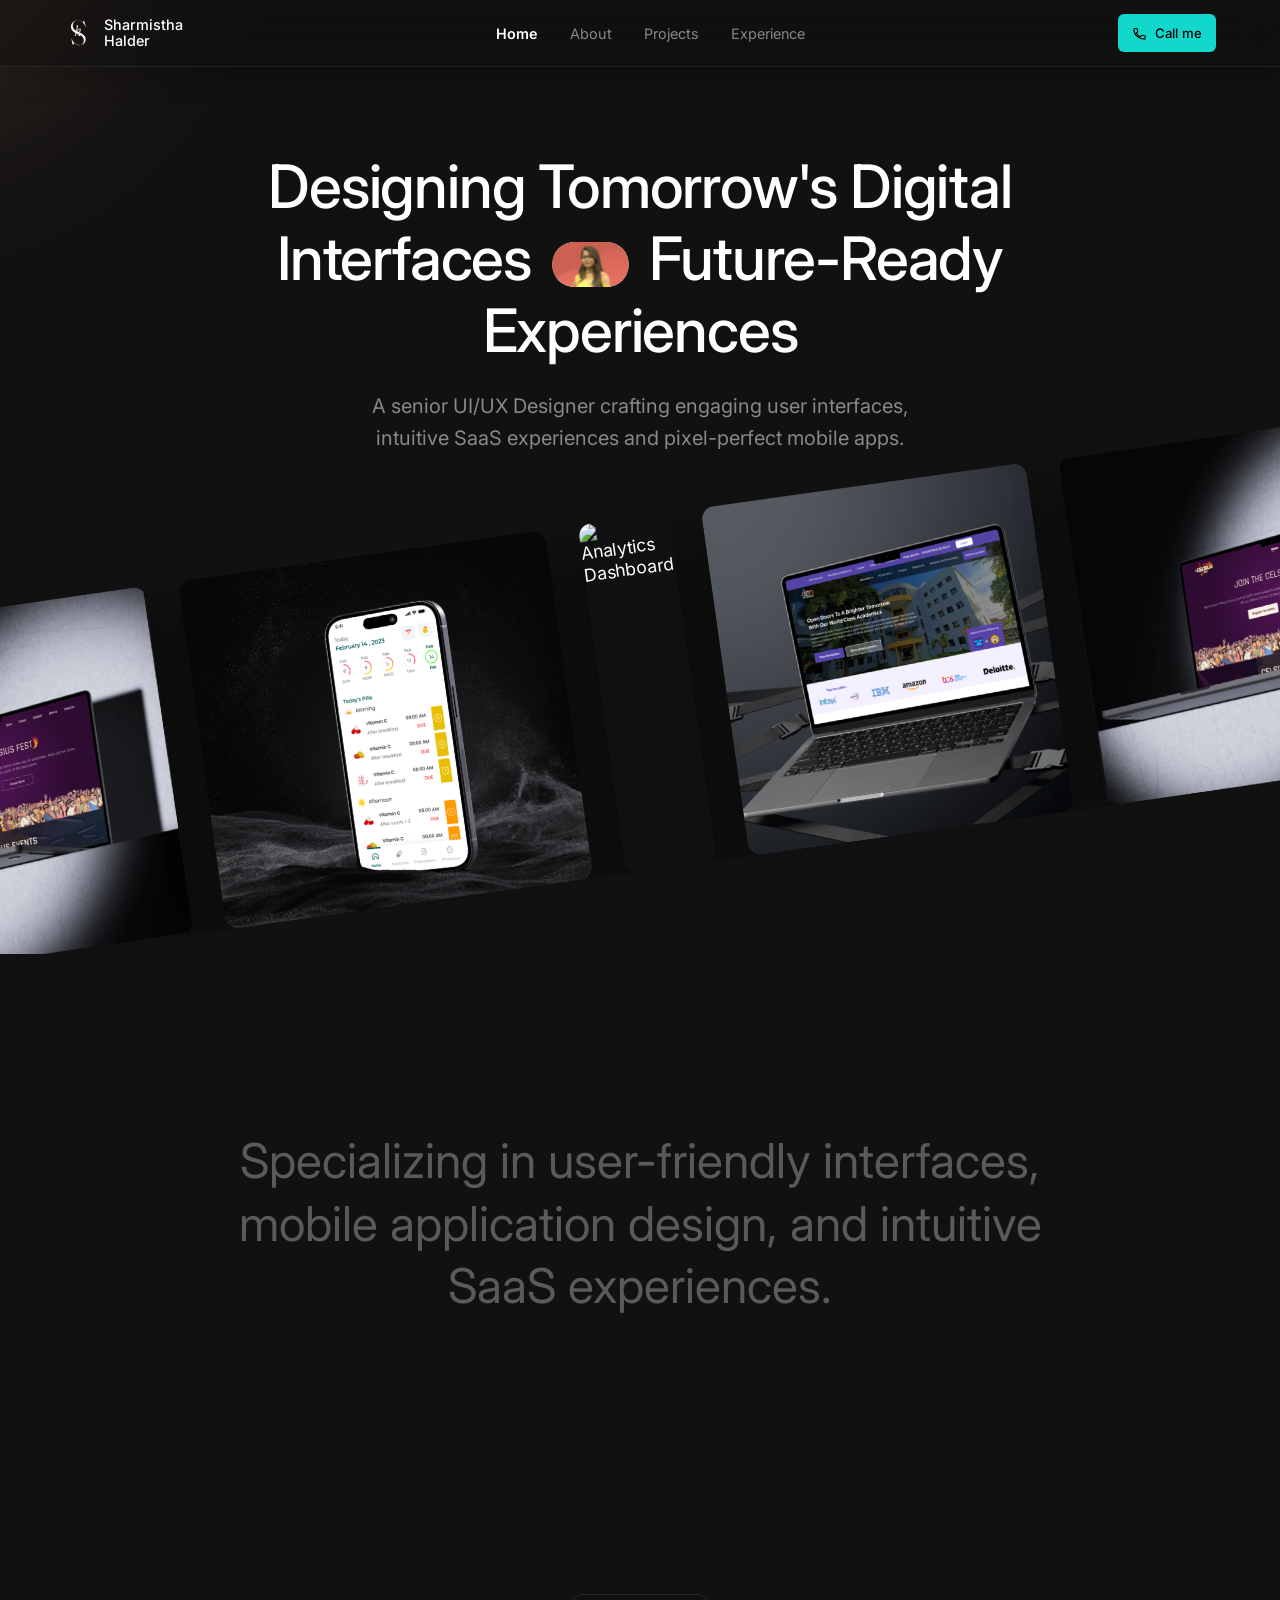
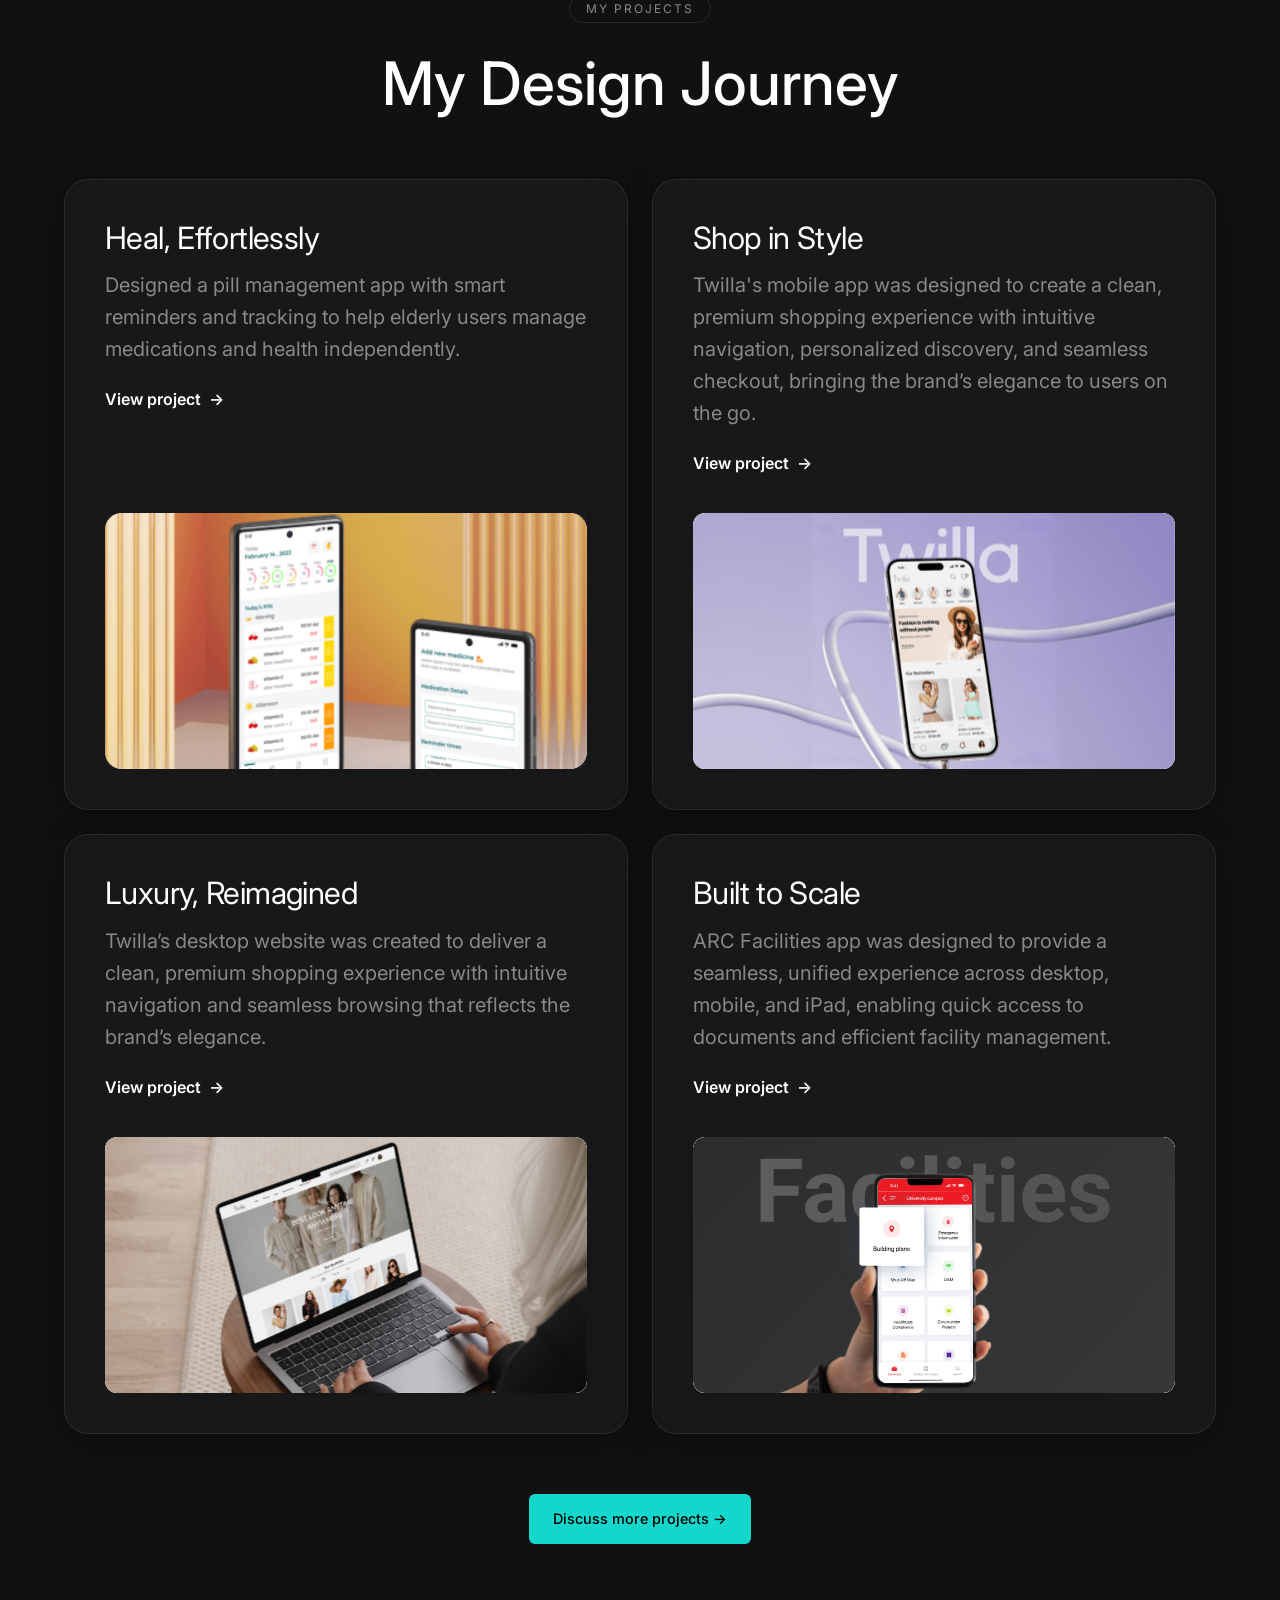
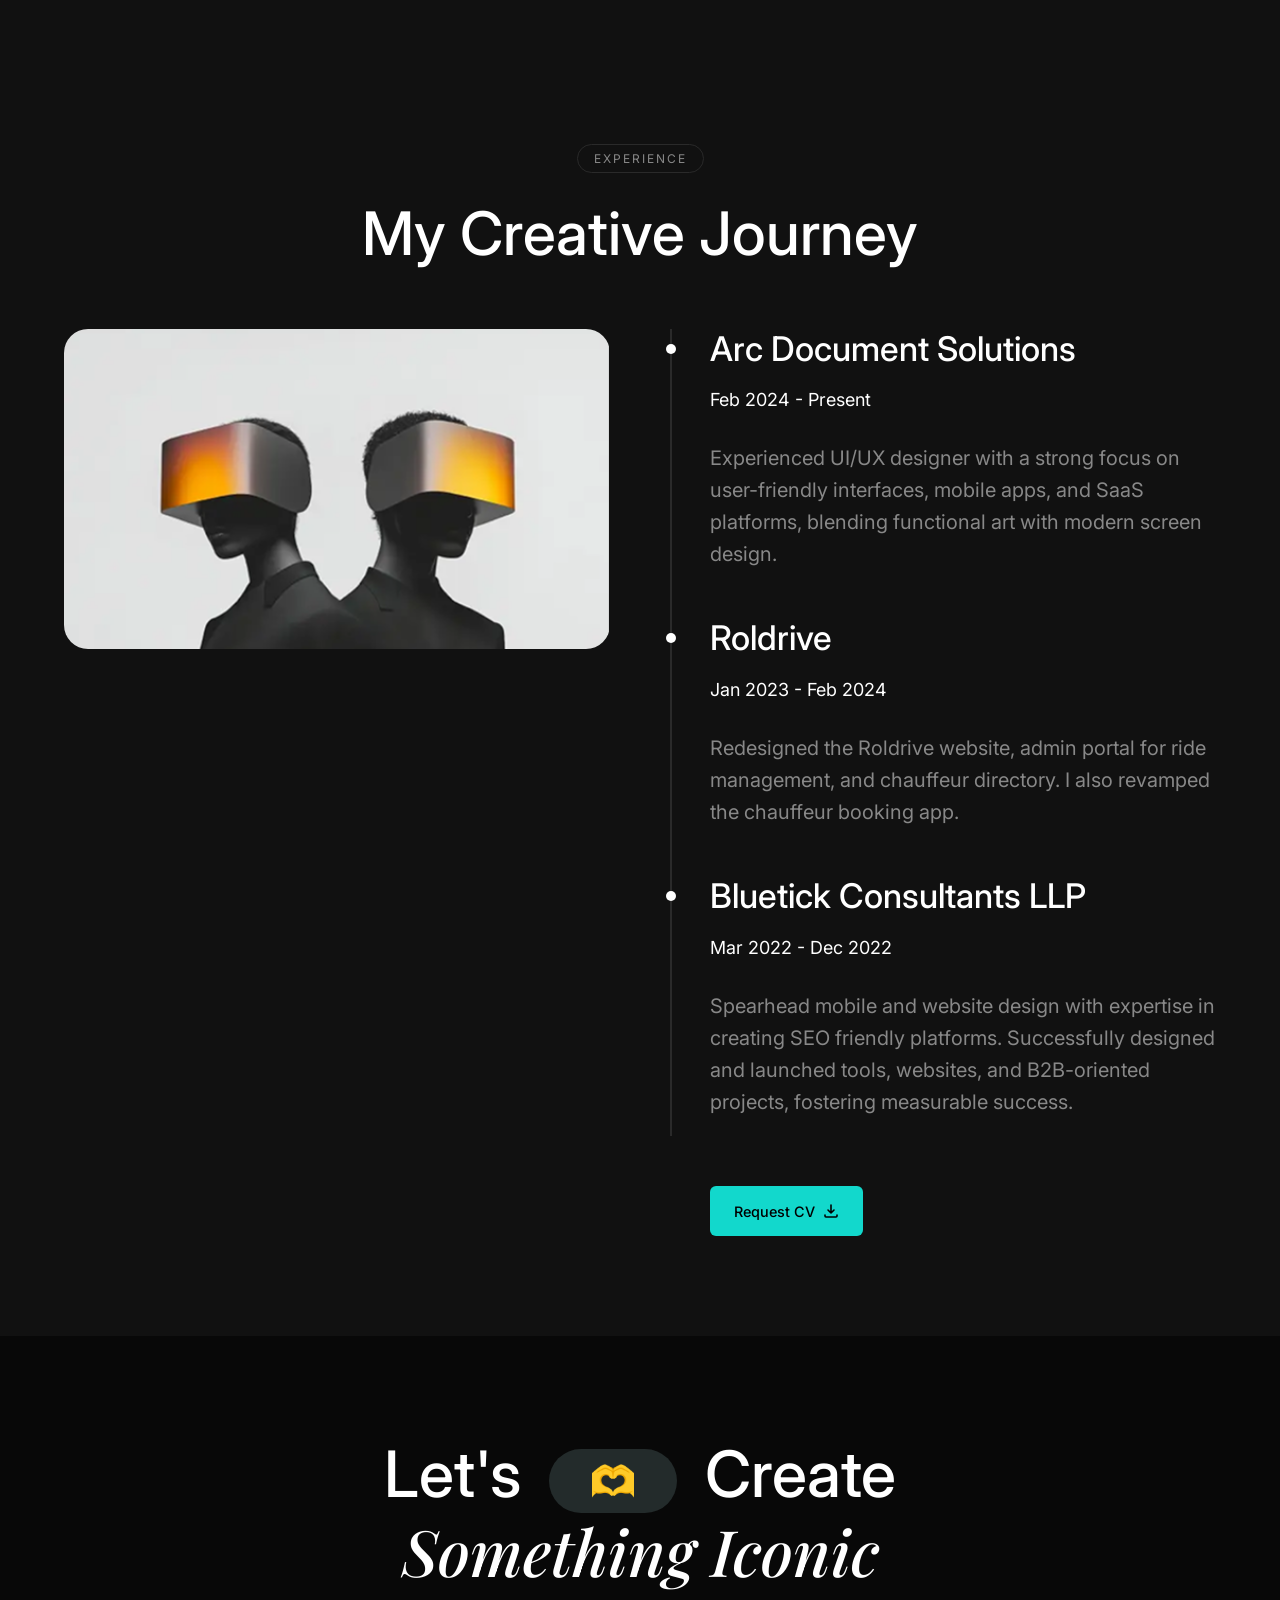
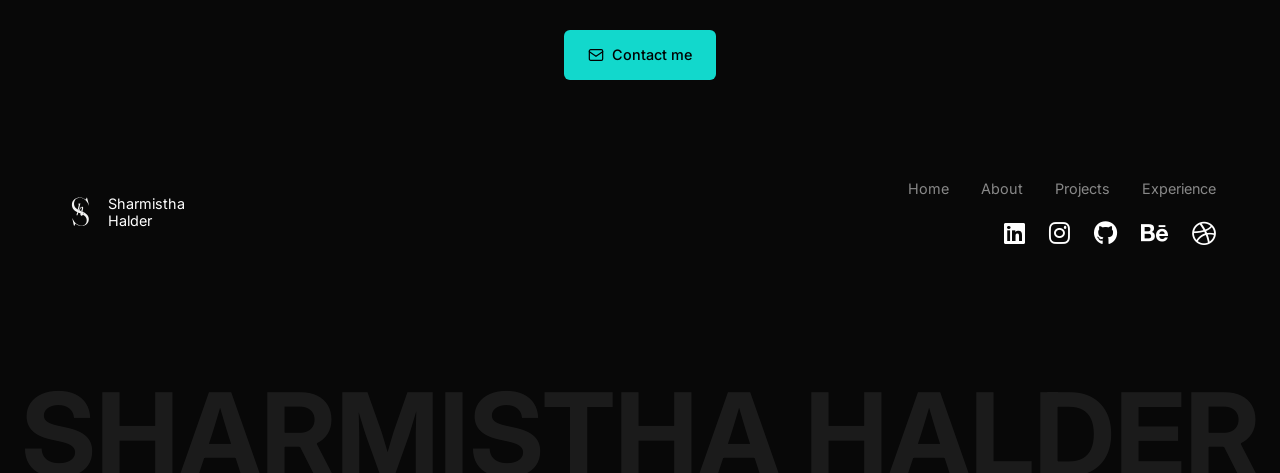
==== commit e4b69f1f: "feat: add project detail pages, styles, and enhanced navigation functionality" ====
--- a/index.html
+++ b/index.html
@@ -40,7 +40,10 @@
       <a href="#experience" class="nav-link">Experience</a>
     </div>
     <div class="nav-actions">
-      <button type="button" class="btn-primary" onclick="toggleModal(true)">Contact me</button>
+      <a href="tel:+916291322505" class="btn-primary btn-call" id="nav-contact-btn">
+        <svg width="15" height="15" viewBox="0 0 24 24" fill="none" aria-hidden="true"><path d="M6.62 10.79a15.053 15.053 0 0 0 6.59 6.59l2.2-2.2a1 1 0 0 1 1.01-.24c1.12.37 2.33.57 3.58.57a1 1 0 0 1 1 1V20a1 1 0 0 1-1 1C10.07 21 3 13.93 3 5a1 1 0 0 1 1-1h3.5a1 1 0 0 1 1 1c0 1.25.2 2.45.57 3.57a1 1 0 0 1-.25 1.02l-2.2 2.2Z" stroke="currentColor" stroke-width="1.8" stroke-linecap="round" stroke-linejoin="round"/></svg>
+        Call me
+      </a>
       <div class="hamburger" id="hamburger">
         <span></span>
         <span></span>
@@ -54,27 +57,27 @@
     <header class="hero" id="home">
       <div class="hero-content">
         <h1 class="hero-title">
-          Designing Tomorrow's Digital<br>
+          Designing Tomorrow's Digital<br class="desktop-break">
           Interfaces <img src="./assets/me.svg" alt="Profile" class="inline-portrait">
           Future-Ready<br>
           Experiences
         </h1>
         <p class="hero-subtitle">
-          A senior UI/UX Designer crafting engaging user interfaces, intuitive<br>
-          SaaS experiences and pixel-perfect mobile apps.
+          A senior UI/UX Designer crafting engaging user interfaces, intuitive SaaS experiences and pixel-perfect mobile
+          apps.
         </p>
       </div>
 
       <!-- Auto-scrolling Tilted Banners -->
       <div class="banner-container">
         <div class="banner-track">
-          <img src="./assets/hero_mockup_1_1776614011000.png" alt="SaaS Dashboard Mockup" class="banner-img">
+
           <img src="./assets/mockup 2.png" alt="Mobile App Interface" class="banner-img">
           <img src="./assets/mockup 3.png" alt="Web Platform Design" class="banner-img">
           <img src="./assets/mockup 4.png" alt="Analytics Dashboard" class="banner-img">
           <img src="./assets/mockup 5.png" alt="User Flow Diagram" class="banner-img">
           <!-- Duplicate for infinite scroll -->
-          <img src="./assets/hero_mockup_1_1776614011000.png" alt="SaaS Dashboard Mockup" class="banner-img">
+
           <img src="./assets/mockup 2.png" alt="Mobile App Interface" class="banner-img">
           <img src="./assets/mockup 3.png" alt="Web Platform Design" class="banner-img">
           <img src="./assets/mockup 4.png" alt="Analytics Dashboard" class="banner-img">
@@ -87,8 +90,7 @@
     <section class="intro" id="about">
       <div class="intro-container">
         <p class="reveal-text" id="reveal-text">
-          Specializing in user-friendly interfaces, mobile application design, and intuitive SaaS experiences that drive
-          engagement and usability.
+          Specializing in user-friendly interfaces, mobile application design, and intuitive SaaS experiences.
         </p>
       </div>
     </section>
@@ -100,58 +102,55 @@
 
       <div class="projects-grid">
         <!-- Project 1 -->
-        <div class="project-card">
-          <div class="card-content">
-            <p class="project-desc">Designed a pet management app with a smart dashboard and tracking to help elderly
-              users manage their pets' health seamlessly.</p>
-            <a href="./assets/project_1_1776614080091.png" class="view-project" target="_blank"
-              rel="noopener noreferrer">View project <span class="arrow">→</span></a>
+        <a href="./project-petcare.html" class="project-card">
+          <div class="card-content">
+            <h3 class="card-heading">Heal, Effortlessly</h3>
+            <p class="project-desc">Designed a pill management app with smart reminders and tracking to help elderly
+              users manage medications and health independently.</p>
+            <span class="view-project">View project <span class="arrow">→</span></span>
           </div>
           <div class="card-image-wrapper">
-            <img src="./assets/project_1_1776614080091.png" alt="Pet Management App Dashboard" class="card-img"
-              loading="lazy">
-          </div>
-        </div>
+            <img src="./assets/pill managment.svg" alt="Pill Management App" class="card-img" loading="lazy">
+          </div>
+        </a>
         <!-- Project 2 -->
-        <div class="project-card">
-          <div class="card-content">
-            <p class="project-desc">Built an e-commerce platform for Yudo, offering a sleek shopping experience with
-              mini
-              stores and tailored recommendations for luxury fashion lovers.</p>
-            <a href="./assets/project_2_1776614098736.png" class="view-project" target="_blank"
-              rel="noopener noreferrer">View project <span class="arrow">→</span></a>
+        <a href="./project-yudo.html" class="project-card">
+          <div class="card-content">
+            <h3 class="card-heading">Shop in Style</h3>
+            <p class="project-desc">Twilla's mobile app was designed to create a clean, premium shopping experience with
+              intuitive navigation, personalized discovery, and seamless checkout, bringing the brand’s elegance to
+              users on the go.</p>
+            <span class="view-project">View project <span class="arrow">→</span></span>
           </div>
           <div class="card-image-wrapper blank-image">
-            <img src="./assets/project_2_1776614098736.png" alt="Yudo E-commerce Platform" class="card-img"
-              loading="lazy">
-          </div>
-        </div>
+            <img src="./assets/twilla app.svg" alt="Twilla Mobile App" class="card-img" loading="lazy">
+          </div>
+        </a>
         <!-- Project 3 -->
-        <div class="project-card">
-          <div class="card-content">
-            <p class="project-desc">Explored dashboard concepts for SaaS teams, balancing dense data, clear hierarchy,
-              and fast scanability across core product workflows.</p>
-            <a href="./assets/hero_mockup_2_1776614028704.png" class="view-project" target="_blank"
-              rel="noopener noreferrer">View project <span class="arrow">→</span></a>
+        <a href="./project-saas.html" class="project-card">
+          <div class="card-content">
+            <h3 class="card-heading">Luxury, Reimagined</h3>
+            <p class="project-desc">Twilla’s desktop website was created to deliver a clean, premium shopping experience
+              with intuitive navigation and seamless browsing that reflects the brand’s elegance.</p>
+            <span class="view-project">View project <span class="arrow">→</span></span>
           </div>
           <div class="card-image-wrapper blank-image">
-            <img src="./assets/hero_mockup_2_1776614028704.png" alt="SaaS Dashboard Interface" class="card-img"
-              loading="lazy">
-          </div>
-        </div>
+            <img src="./assets/twilla web.svg" alt="Twilla Web" class="card-img" loading="lazy">
+          </div>
+        </a>
         <!-- Project 4 -->
-        <div class="project-card">
-          <div class="card-content">
-            <p class="project-desc">Designed mobile-first interface studies focused on polished visual systems,
-              simplified navigation, and smooth everyday interactions.</p>
-            <a href="./assets/hero_mockup_3_1776614045417.png" class="view-project" target="_blank"
-              rel="noopener noreferrer">View project <span class="arrow">→</span></a>
+        <a href="./project-mobile.html" class="project-card">
+          <div class="card-content">
+            <h3 class="card-heading">Built to Scale</h3>
+            <p class="project-desc">ARC Facilities app was designed to provide a seamless, unified experience across
+              desktop, mobile, and iPad, enabling quick access to documents and efficient facility management.
+            </p>
+            <span class="view-project">View project <span class="arrow">→</span></span>
           </div>
           <div class="card-image-wrapper blank-image">
-            <img src="./assets/hero_mockup_3_1776614045417.png" alt="Mobile App Interface Study" class="card-img"
-              loading="lazy">
-          </div>
-        </div>
+            <img src="./assets/facilities.svg" alt="ARC Facilities Web App" class="card-img" loading="lazy">
+          </div>
+        </a>
       </div>
 
       <div class="more-projects">
@@ -166,7 +165,7 @@
 
       <div class="journey-content">
         <div class="journey-image">
-          <img src="./assets/vr_headsets_1776614114603.png" alt="VR Headsets Illustration" loading="lazy">
+          <img src="./assets/creative journey.png" alt="VR Headsets Illustration" loading="lazy">
         </div>
         <div class="journey-timeline">
           <!-- Experience 1 -->
@@ -195,7 +194,13 @@
               measurable success.</p>
           </div>
 
-          <button type="button" class="btn-primary download-cv" onclick="toggleModal(true)">Request CV ↓</button>
+          <a href="./assets/resume_updated.pdf" download="Sharmistha_Halder_Resume.pdf" class="btn-primary download-cv">
+            Request CV
+            <svg width="16" height="16" viewBox="0 0 16 16" fill="none" aria-hidden="true">
+              <path d="M8 2v8m0 0L5 7m3 3 3-3M2 12v1a1 1 0 0 0 1 1h10a1 1 0 0 0 1-1v-1" stroke="currentColor"
+                stroke-width="1.6" stroke-linecap="round" stroke-linejoin="round" />
+            </svg>
+          </a>
         </div>
       </div>
     </section>
@@ -208,7 +213,10 @@
         Let's <span class="footer-emoji">🫶</span> Create<br>
         <span class="italic-serif">Something Iconic</span>
       </h2>
-      <button type="button" class="btn-primary" onclick="toggleModal(true)">Contact me</button>
+      <a href="mailto:sharmisthahalder99@gmail.com" class="btn-primary btn-mail">
+        <svg width="16" height="16" viewBox="0 0 24 24" fill="none" aria-hidden="true"><rect x="2" y="4" width="20" height="16" rx="2" stroke="currentColor" stroke-width="1.8"/><path d="m2 7 10 7 10-7" stroke="currentColor" stroke-width="1.8" stroke-linecap="round" stroke-linejoin="round"/></svg>
+        Contact me
+      </a>
     </div>
 
     <div class="footer-bottom">
@@ -224,21 +232,21 @@
           <a href="#experience">Experience</a>
         </div>
         <div class="social-icons">
-          <button type="button" class="social-link" onclick="toggleModal(true)" aria-label="Ask for LinkedIn profile">
+          <a href="https://www.linkedin.com/in/sharmistha-halder-021140209/" target="_blank" rel="noopener" class="social-link" aria-label="LinkedIn">
             <i class="fa-brands fa-linkedin" aria-hidden="true"></i>
-          </button>
-          <button type="button" class="social-link" onclick="toggleModal(true)" aria-label="Ask for Instagram profile">
+          </a>
+          <a href="https://www.instagram.com/design_sharmi99?igsh=MTZneG5jcHA1YjJldA==" target="_blank" rel="noopener" class="social-link" aria-label="Instagram">
             <i class="fa-brands fa-instagram" aria-hidden="true"></i>
-          </button>
-          <button type="button" class="social-link" onclick="toggleModal(true)" aria-label="Ask for GitHub profile">
+          </a>
+          <a href="https://github.com/SharmisthaHalder99/" target="_blank" rel="noopener" class="social-link" aria-label="GitHub">
             <i class="fa-brands fa-github" aria-hidden="true"></i>
-          </button>
-          <button type="button" class="social-link" onclick="toggleModal(true)" aria-label="Ask for Behance profile">
+          </a>
+          <a href="https://www.behance.net/sharmishalder" target="_blank" rel="noopener" class="social-link" aria-label="Behance">
             <i class="fa-brands fa-behance" aria-hidden="true"></i>
-          </button>
-          <button type="button" class="social-link" onclick="toggleModal(true)" aria-label="Ask for Dribbble profile">
+          </a>
+          <a href="https://dribbble.com/Sharmistha99" target="_blank" rel="noopener" class="social-link" aria-label="Dribbble">
             <i class="fa-brands fa-dribbble" aria-hidden="true"></i>
-          </button>
+          </a>
         </div>
       </div>
     </div>
--- a/style.css
+++ b/style.css
@@ -14,7 +14,8 @@
   box-sizing: border-box; }
 
 html {
-  scroll-behavior: smooth; }
+  scroll-behavior: smooth;
+  scroll-padding-top: 96px; }
 
 body {
   background-color: var(--bg-color);
@@ -79,6 +80,13 @@
     background-color: var(--accent-hover);
     transform: translateY(-2px); }
 
+.btn-call,
+.btn-mail {
+  text-decoration: none;
+  gap: 8px; }
+.btn-call svg,
+.btn-mail svg { flex-shrink: 0; }
+
 .w-full {
   width: 100%; }
 
@@ -87,12 +95,27 @@
   display: flex;
   justify-content: space-between;
   align-items: center;
-  padding: 24px 5%;
-  position: absolute;
+  padding: 14px 5%;
+  position: fixed;
   top: 0;
   left: 0;
   width: 100%;
-  z-index: 100; }
+  z-index: 999;
+  background: rgba(17, 17, 17, 0.58);
+  border-bottom: 1px solid rgba(255, 255, 255, 0.08);
+  backdrop-filter: blur(18px) saturate(140%);
+  -webkit-backdrop-filter: blur(18px) saturate(140%);
+  box-shadow: 0 10px 28px rgba(0, 0, 0, 0.18);
+  transition: background 0.3s ease, border-color 0.3s ease, padding 0.3s ease, transform 0.3s ease; }
+  .navbar.scrolled {
+    padding: 10px 5%;
+    background: rgba(17, 17, 17, 0.74);
+    border-bottom-color: rgba(255, 255, 255, 0.08);
+    backdrop-filter: blur(18px) saturate(140%);
+    -webkit-backdrop-filter: blur(18px) saturate(140%);
+    box-shadow: 0 12px 36px rgba(0, 0, 0, 0.22); }
+  .navbar.nav-hidden {
+    transform: translateY(-100%); }
   .navbar .logo {
     display: flex;
     align-items: center;
@@ -102,10 +125,14 @@
     line-height: 1.1;
     z-index: 102; }
     .navbar .logo .logo-icon {
-      width: 32px;
-      height: 32px;
+      width: 28px;
+      height: 28px;
       object-fit: contain;
       mix-blend-mode: screen; }
+  .navbar .btn-primary {
+    height: 38px;
+    padding: 0 14px;
+    font-size: 0.82rem; }
   .navbar .nav-links {
     display: flex;
     gap: 32px;
@@ -175,7 +202,7 @@
       vertical-align: middle;
       margin: 0 clamp(4px, 1vw, 8px); }
   .hero .hero-subtitle {
-    font-size: 1.1rem;
+    font-size: 20px;
     color: var(--text-secondary);
     line-height: 1.6;
     max-width: 600px;
@@ -218,7 +245,7 @@
     line-height: 1.3;
     font-weight: 400; }
     .intro .reveal-text .word {
-      color: #8A8A8A;
+      color: #5A5A5A;
       transition: color 0.4s ease-out; }
       .intro .reveal-text .word.active {
         color: #ffffff; }
@@ -260,15 +287,27 @@
     display: flex;
     flex-direction: column;
     justify-content: space-between;
+    text-decoration: none;
+    color: inherit;
+    cursor: pointer;
     transition: transform 0.3s, border-color 0.3s, background 0.3s; }
     .projects-section .project-card:hover {
       transform: translateY(-5px);
       background: rgba(255, 255, 255, 0.06);
       border-color: rgba(255, 255, 255, 0.15); }
+    .projects-section .project-card:hover .arrow {
+      transform: translateX(4px); }
     .projects-section .project-card .card-content {
       margin-bottom: 40px; }
+    .projects-section .project-card .card-heading {
+      font-size: clamp(18px, 2.4vw, 34px);
+      font-weight: 400;
+      letter-spacing: -0.02em;
+      line-height: 1.15;
+      margin-bottom: 14px;
+      color: var(--text-primary); }
     .projects-section .project-card .project-desc {
-      font-size: 1.1rem;
+      font-size: clamp(14px, 1.6vw, 20px);
       color: var(--text-secondary);
       line-height: 1.6;
       margin-bottom: 24px; }
@@ -280,8 +319,6 @@
       gap: 8px; }
       .projects-section .project-card .view-project .arrow {
         transition: transform 0.3s; }
-      .projects-section .project-card .view-project:hover .arrow {
-        transform: translateX(4px); }
     .projects-section .project-card .card-image-wrapper {
       width: 100%;
       height: clamp(200px, 20vw, 300px);
@@ -292,12 +329,12 @@
       align-items: center;
       background: #222; }
       .projects-section .project-card .card-image-wrapper.blank-image {
-        background: #f4f4f4;
-        /* For light placeholders */ }
+        background: #f4f4f4; }
       .projects-section .project-card .card-image-wrapper .card-img {
         width: 100%;
         height: 100%;
-        object-fit: cover; }
+        object-fit: contain;
+        border-radius: 12px; }
 
 /* Journey Section */
 .journey-section {
@@ -353,16 +390,176 @@
       .journey-section .journey-timeline .timeline-item .timeline-desc {
         color: var(--text-secondary);
         line-height: 1.6;
-        font-size: clamp(15px, 2vw, 18px); }
+        font-size: 20px; }
     .journey-section .journey-timeline .download-cv {
       background: var(--accent);
       color: #000;
-      margin-top: 20px; }
+      margin-top: 20px;
+      display: inline-flex;
+      align-items: center;
+      gap: 8px;
+      text-decoration: none; }
+    .journey-section .journey-timeline .download-cv svg {
+      flex-shrink: 0; }
+
+/* Project Detail Pages */
+.project-detail-main {
+  padding-top: 92px; }
+
+.project-detail-hero {
+  padding: clamp(70px, 8vw, 110px) 5% clamp(56px, 7vw, 90px); }
+
+.project-detail-grid {
+  display: grid;
+  grid-template-columns: minmax(0, 0.9fr) minmax(320px, 1.1fr);
+  gap: clamp(32px, 6vw, 80px);
+  align-items: center; }
+
+.project-eyebrow {
+  color: var(--accent);
+  font-size: 0.78rem;
+  font-weight: 700;
+  letter-spacing: 2px;
+  margin-bottom: 18px;
+  text-transform: uppercase; }
+
+.project-detail-title {
+  font-size: clamp(42px, 7vw, 86px);
+  letter-spacing: 0;
+  line-height: 0.98;
+  margin-bottom: 24px; }
+
+.project-detail-summary {
+  color: var(--text-secondary);
+  font-size: 20px;
+  line-height: 1.65;
+  max-width: 680px; }
+
+.project-meta-grid {
+  display: grid;
+  grid-template-columns: repeat(3, 1fr);
+  gap: 1px;
+  margin-top: 34px;
+  overflow: hidden;
+  border: 1px solid rgba(255, 255, 255, 0.08);
+  border-radius: 12px;
+  background: rgba(255, 255, 255, 0.08); }
+
+.project-meta-item {
+  background: rgba(17, 17, 17, 0.72);
+  padding: 18px; }
+  .project-meta-item span {
+    color: var(--text-muted);
+    display: block;
+    font-size: 0.72rem;
+    letter-spacing: 1.4px;
+    margin-bottom: 8px;
+    text-transform: uppercase; }
+  .project-meta-item strong {
+    color: var(--text-primary);
+    font-size: 0.95rem;
+    font-weight: 600; }
+
+.project-detail-visual {
+  border: 1px solid rgba(255, 255, 255, 0.08);
+  border-radius: 20px;
+  overflow: hidden;
+  background: rgba(255, 255, 255, 0.04);
+  box-shadow: 0 28px 80px rgba(0, 0, 0, 0.4); }
+  .project-detail-visual img {
+    display: block;
+    width: 100%;
+    min-height: clamp(300px, 40vw, 560px);
+    object-fit: cover; }
+
+.detail-section {
+  padding: clamp(70px, 8vw, 110px) 5%; }
+
+.detail-section.alt {
+  background: var(--card-bg); }
+
+.detail-section-header {
+  max-width: 860px;
+  margin-bottom: 38px; }
+  .detail-section-header .section-title {
+    margin-bottom: 20px; }
+  .detail-section-header p {
+    color: var(--text-secondary);
+    font-size: 20px;
+    line-height: 1.65; }
+
+.insight-grid {
+  display: grid;
+  grid-template-columns: repeat(3, 1fr);
+  gap: 18px; }
+
+.insight-card {
+  border: 1px solid rgba(255, 255, 255, 0.08);
+  border-radius: 12px;
+  background: rgba(255, 255, 255, 0.04);
+  padding: clamp(22px, 3vw, 30px); }
+  .insight-card h3 {
+    font-size: clamp(20px, 2.4vw, 28px);
+    margin-bottom: 14px; }
+  .insight-card p {
+    color: var(--text-secondary);
+    font-size: 18px;
+    line-height: 1.6; }
+
+.process-list {
+  display: grid;
+  gap: 18px; }
+
+.process-step {
+  display: grid;
+  grid-template-columns: 72px minmax(0, 1fr);
+  gap: 24px;
+  align-items: start;
+  border-top: 1px solid rgba(255, 255, 255, 0.1);
+  padding-top: 24px; }
+  .process-step .step-number {
+    color: var(--accent);
+    font-size: 0.85rem;
+    font-weight: 700;
+    letter-spacing: 1.6px; }
+  .process-step h3 {
+    font-size: clamp(22px, 3vw, 34px);
+    margin-bottom: 10px; }
+  .process-step p {
+    color: var(--text-secondary);
+    font-size: 20px;
+    line-height: 1.6; }
+
+.project-gallery {
+  display: grid;
+  grid-template-columns: 1.2fr 0.8fr;
+  gap: 18px; }
+  .project-gallery img {
+    width: 100%;
+    height: 100%;
+    min-height: 320px;
+    object-fit: cover;
+    border-radius: 16px;
+    border: 1px solid rgba(255, 255, 255, 0.08); }
+
+.next-projects {
+  display: flex;
+  justify-content: space-between;
+  gap: 18px;
+  align-items: center; }
+
+.back-link {
+  color: var(--text-secondary);
+  display: inline-flex;
+  gap: 10px;
+  margin-bottom: 28px; }
+  .back-link:hover {
+    color: var(--text-primary); }
 
 /* Footer */
 .site-footer {
   padding: 100px 5% calc(40px + 10vw);
-  background: var(--card-bg);
+  background: #080808;
   position: relative;
   overflow: hidden; }
   .site-footer .footer-cta {
@@ -422,6 +619,10 @@
           font-size: inherit;
           line-height: 1;
           padding: 0;
+          text-decoration: none;
+          display: inline-flex;
+          align-items: center;
+          justify-content: center;
           transition: color 0.3s, transform 0.2s; }
           .site-footer .footer-bottom .footer-links .social-icons .social-link:hover {
             color: var(--accent);
@@ -512,15 +713,28 @@
   .projects-section .projects-grid {
     grid-template-columns: 1fr; }
   .journey-section .journey-content {
+    grid-template-columns: 1fr; }
+  .project-detail-grid,
+  .insight-grid,
+  .project-gallery {
     grid-template-columns: 1fr; } }
 
 @media (max-width: 768px) {
   .hero .hero-title {
     font-size: 36px;
     letter-spacing: 0; }
+    .hero .hero-title .desktop-break {
+      display: none; }
+  .hero .hero-subtitle {
+    font-size: 16px;
+    line-height: 1.35;
+    max-width: 360px; }
   .section-title,
   .site-footer .footer-cta h2 {
     font-size: 32px; }
+  .projects-section .section-title {
+    font-size: 28px;
+    margin-bottom: 32px; }
   .site-footer .footer-cta h2 {
     line-height: 1.2; }
     .site-footer .footer-cta h2 .footer-emoji {
@@ -531,11 +745,37 @@
       margin: 0 6px; }
   .projects-section .project-card {
     padding: 24px; }
+    .projects-section .project-card .card-content {
+      margin-bottom: 24px; }
+    .projects-section .project-card .project-desc {
+      font-size: 0.9rem;
+      line-height: 1.45;
+      margin-bottom: 16px; }
+  .project-detail-main {
+    padding-top: 72px; }
+  .project-detail-hero,
+  .detail-section {
+    padding-left: 5%;
+    padding-right: 5%; }
+  .project-detail-title {
+    font-size: 38px; }
+  .project-detail-summary,
+  .detail-section-header p,
+  .process-step p {
+    font-size: 16px; }
+  .project-meta-grid {
+    grid-template-columns: 1fr; }
+  .process-step {
+    grid-template-columns: 1fr;
+    gap: 10px; }
+  .next-projects {
+    align-items: stretch;
+    flex-direction: column; }
   .journey-section .journey-image {
     position: static;
     margin-bottom: 40px; }
   .navbar {
-    padding: 16px 5%; }
+    padding: 10px 5%; }
     .navbar .btn-primary {
       height: 38px;
       padding: 0 12px;
